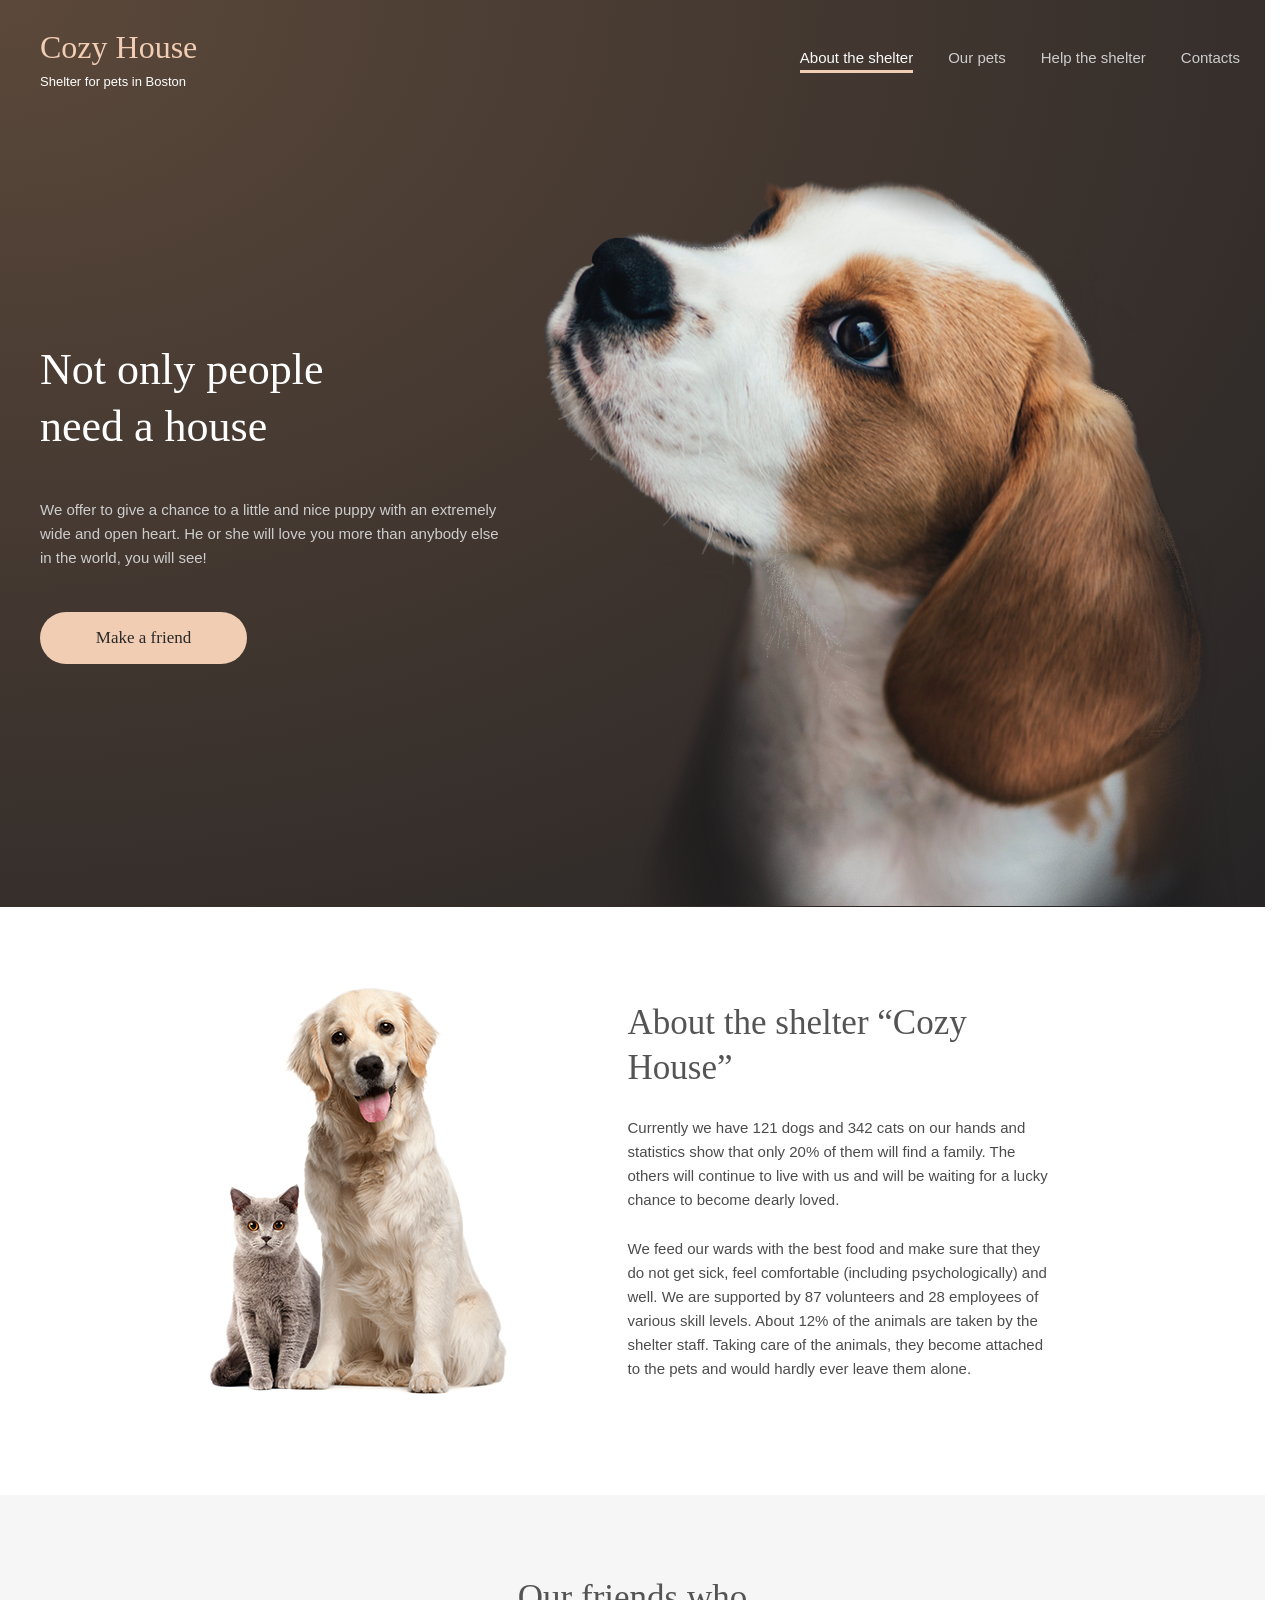
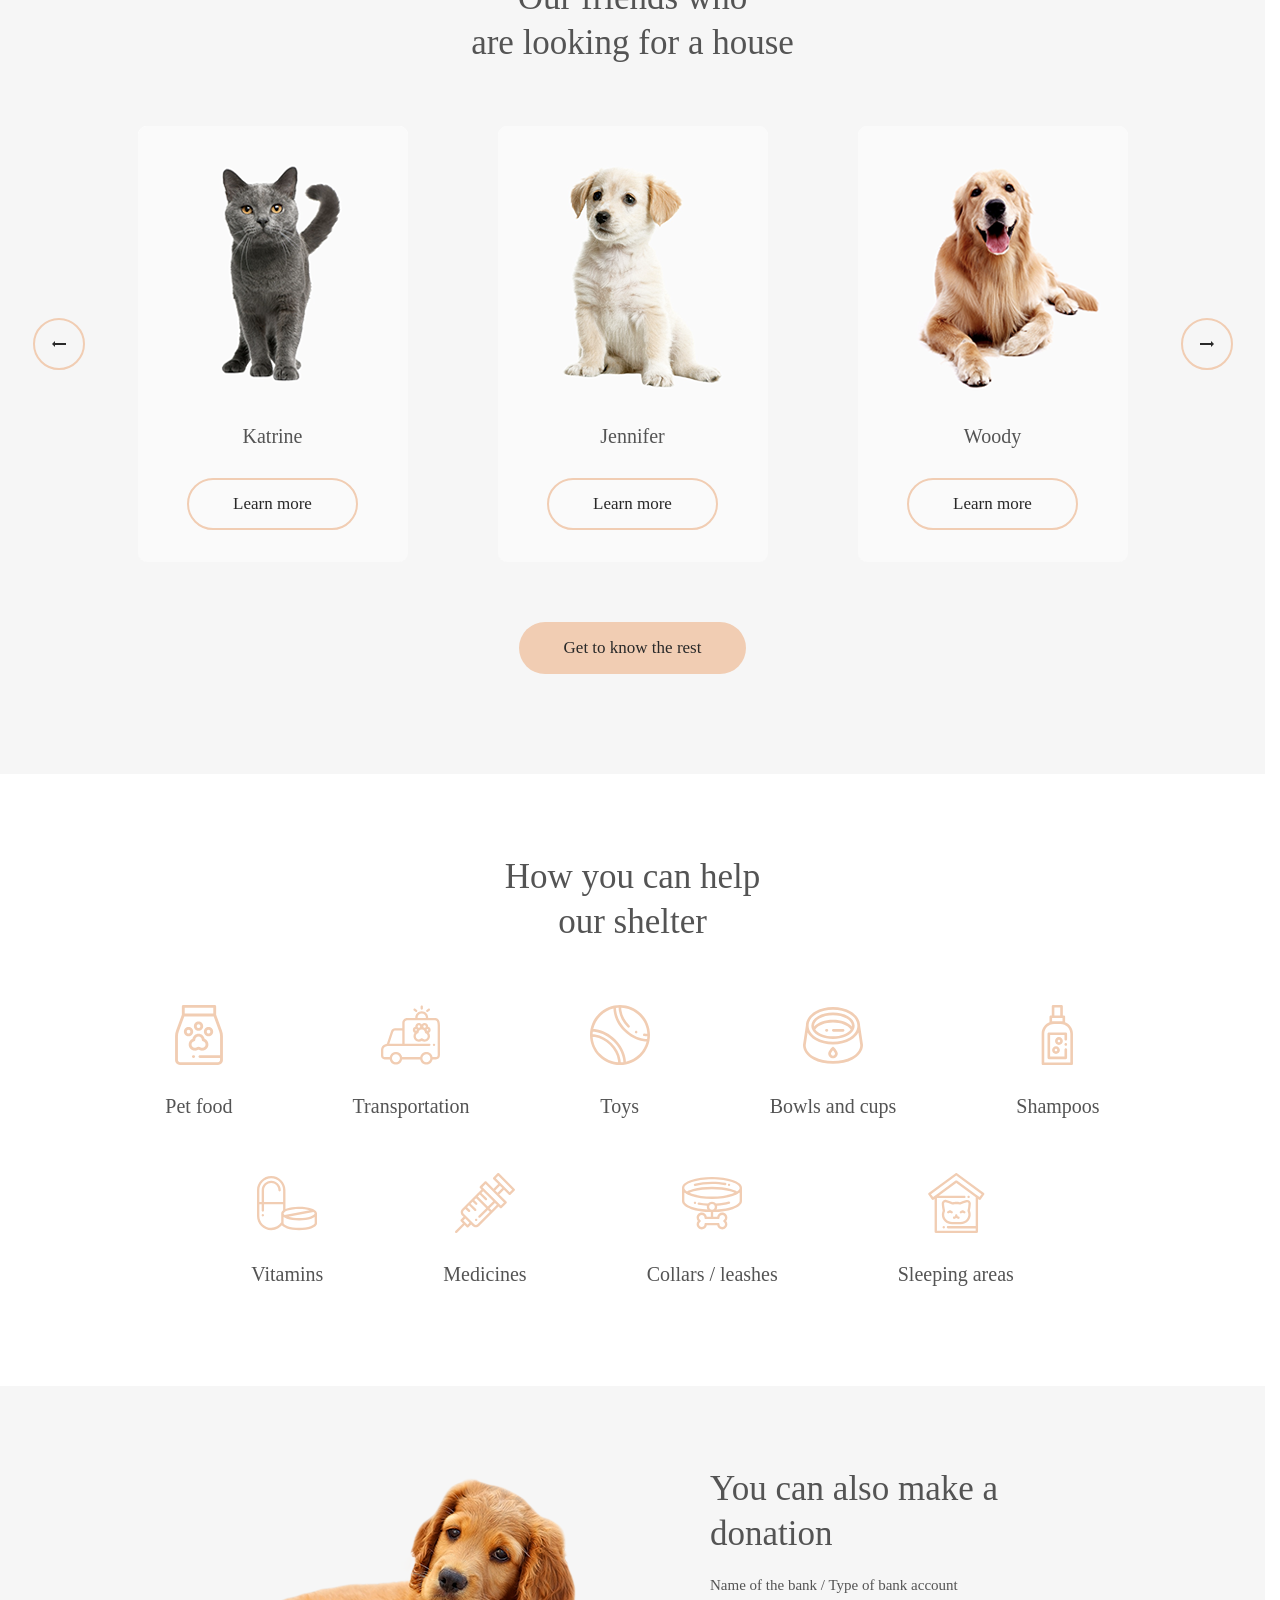
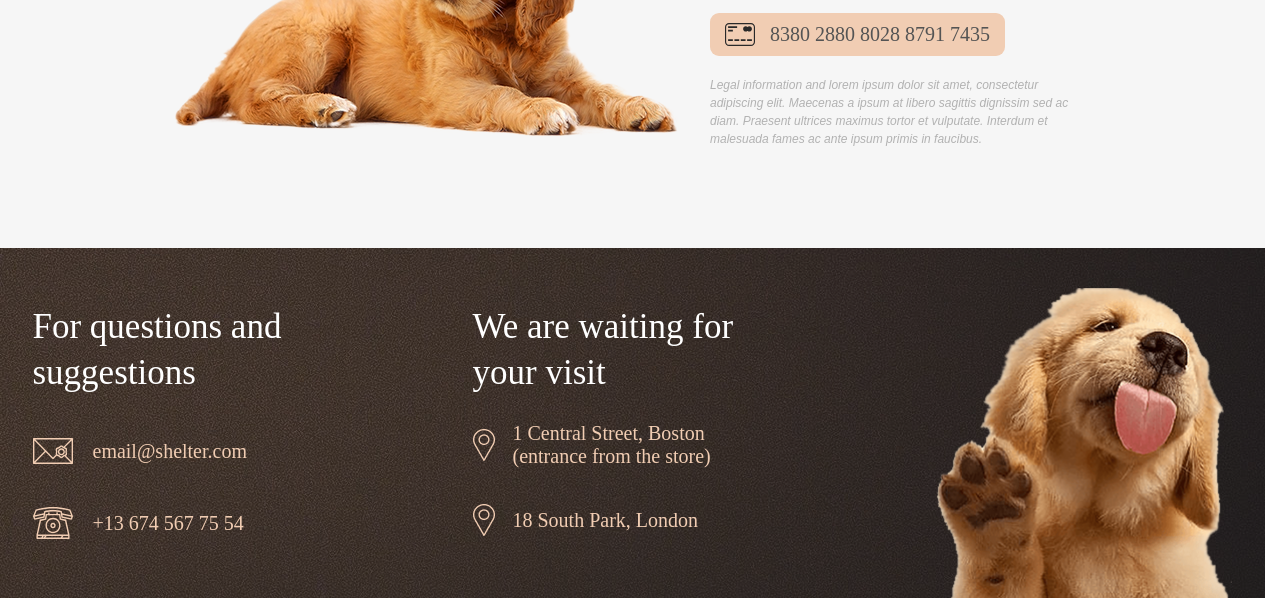
==== shelter/index.html @ 2a48f4fd "feat: final commit - shelter project ready for cross-check" ====
<!DOCTYPE html>
<html lang="en">
<head>
    <meta charset="UTF-8">
    <meta name="viewport" content="width=device-width, initial-scale=1.0">
    <link rel="stylesheet" href="./style.css">
    <link rel="stylesheet" href="./normalizev_v2.css">
    <link rel="icon" href="./images/footer-puppy.png">
    <title>COZY HOME</title>
</head>
<body>
    <div class="body__wrapper">
        <div class="container">
            <header class="header">
                <div class="header__wrapper">
                    <a href="#" class="header__logo">
                        <p class="header__logo-title">Cozy House</p>
                        <p class="header__logo-subtitle">Shelter for pets in Boston</p>
                    </a>
                    <nav class="navigation">
                        <ul class="navigation__list">
                            <li class="navigation__item"><a href="#about" class="navigation__link navigation__link--active" >About the shelter</a></li>
                            <li class="navigation__item"><a href="./our-pets.html" class="navigation__link">Our pets</a></li>
                            <li class="navigation__item"><a href="#help" class="navigation__link">Help the shelter</a></li>
                            <li class="navigation__item"><a href="#contacts" class="navigation__link">Contacts</a></li>
                        </ul>
                    </nav>
                </div>
            </header>
            <section class="not-only">
                <div class="not-only__container">
                    <h1 class="not-only__container-title">Not only people need a house</h1>
                    <p class="not-only__container-text">We offer to give a chance to a little and nice puppy with an extremely wide and open heart. He or she will love you more than anybody else in the world, you will see!</p>
                    <a href="#our-friends" class="not-only__container-btn">Make a friend</a>
                </div>
            </section>
        </div>
        <main class="main">
            <section class="about" id="about">
                <div class="about__container">
                    <img src="./images/about-pets.png" alt="Pets" class="about__pets">
                    <div class="about__content">
                        <h2 class="about__title">About the shelter “Cozy House”</h2>
                        <p class="about__text">Currently we have 121 dogs and 342 cats on our hands and statistics show that only 20% of them will find a family. The others will continue to live with us and will be waiting for a lucky chance to become dearly loved.</p>
                        <p class="about__text">We feed our wards with the best food and make sure that they do not get sick, feel comfortable (including psychologically) and well. We are supported by 87 volunteers and 28 employees of various skill levels. About 12% of the animals are taken by the shelter staff. Taking care of the animals, they become attached to the pets and would hardly ever leave them alone.</p>
                    </div>
                </div>
            </section>
            <section class="our-friends" id="our-friends">
                <div class="our-friends__container">
                    <h3 class="our-friends__title">Our friends who<br>are looking for a house</h3>
                    <div class="our-friends__slider">
                        <button class="slider__arrow-left"></button>
                        <div class="slider__cards">
                            <div class="slider__card">
                                <img src="./images/pets-katrine.png" alt="Pet Katrine" class="card__image">
                                <h4 class="card__title">Katrine</h4>
                                <button class="card__btn">Learn more</button>
                            </div>
                            <div class="slider__card">
                                <img src="./images/pets-jennifer.png" alt="Pet Jennifer" class="card__image">
                                <h4 class="card__title">Jennifer</h4>
                                <button class="card__btn">Learn more</button>
                            </div>
                            <div class="slider__card">
                                <img src="./images/pets-woody.png" alt="Pet Woody" class="card__image">
                                <h4 class="card__title">Woody</h4>
                                <button class="card__btn">Learn more</button>
                            </div>
                        </div>
                        <button class="slider__arrow-right"></button>
                    </div>
                    <a href="./our-pets.html" class="our-friends__container-btn">Get to know the rest</a>
                </div>
            </section>
            <section class="help" id="help">
                <div class="help__container">
                    <h3 class="help__title">How you can help our shelter</h3>
                    <ul class="help__list">
                        <li class="help__item">
                            <img src="./images/icon-pet-food.svg" alt="Pet food" class="help__img">
                            <h4 class="help__text">Pet food</h4>
                        </li>
                        <li class="help__item">
                            <img src="./images/icon-transportation.svg" alt="Transportation" class="help__img">
                            <h4 class="help__text">Transportation</h4>
                        </li>
                        <li class="help__item">
                            <img src="./images/icon-toys.svg" alt="Toys" class="help__img">
                            <h4 class="help__text">Toys</h4>
                        </li>
                        <li class="help__item">
                            <img src="./images/icon-bowls-and-cups.svg" alt="Bowl" class="help__img">
                            <h4 class="help__text">Bowls and cups</h4>
                        </li>
                        <li class="help__item">
                            <img src="./images/icon-shampoos.svg" alt="Shampoo" class="help__img">
                            <h4 class="help__text">Shampoos</h4>
                        </li>
                        <li class="help__item">
                            <img src="./images/icon-vitamins.svg" alt="Vitamins" class="help__img">
                            <h4 class="help__text">Vitamins</h4>
                        </li>
                        <li class="help__item">
                            <img src="./images/icon-medicines.svg" alt="Medicines" class="help__img">
                            <h4 class="help__text">Medicines</h4>
                        </li>
                        <li class="help__item">
                            <img src="./images/icon-collars-leashes.svg" alt="Collar" class="help__img">
                            <h4 class="help__text">Collars / leashes</h4>
                        </li>
                        <li class="help__item">
                            <img src="./images/icon-sleeping-area.svg" alt="Sleeping area" class="help__img">
                            <h4 class="help__text">Sleeping areas</h4>
                        </li>
                    </ul>
                </div>
            </section>
            <section class="in-addition">
                <div class="in-addition__container">
                    <img src="./images/donation-dog.png" alt="Dog" class="in-addition__img">
                    <div class="in-addition__content">
                        <h3 class="in-addition__title">You can also make a donation</h3>
                        <h4 class="in-addition__subtitle">Name of the bank / Type of bank account</h4>
                        <a href="#" class="in-addition__credit-card">8380 2880 8028 8791 7435</a>
                        <p class="in-addition__text">Legal information and lorem ipsum dolor sit amet, consectetur adipiscing elit. Maecenas a ipsum at libero sagittis dignissim sed ac diam. Praesent ultrices maximus tortor et vulputate. Interdum et malesuada fames ac ante ipsum primis in faucibus.</p>
                    </div>
                </div>
            </section>
        </main>
        <footer class="footer">
            <div class="footer__container">
                <div class="footer__contacts" id="contacts">
                    <h3 class="footer__title">For questions and suggestions</h3>
                    <ul class="footer__contacts-list">
                        <li class="footer__contacts-item">
                            <a href="mailto:email@shelter.com" class="footer__link footer__link--email">email@shelter.com</a>
                        </li>
                        <li class="footer__contact-item">
                            <a href="tel:+136745677554" class="footer__link footer__link--phone">+13 674 567 75 54</a>
                        </li>
                    </ul>
                </div>
                <div class="footer__location">
                    <h3 class="footer__title">We are waiting for your visit</h3>
                    <ul class="footer__location-list">
                        <li class="footer__location-item">
                            <a href="https://www.google.com/maps?q=1+Central+Street+Boston" target="_blank" class="footer__link footer__link--location">1 Central Street, Boston (entrance from the store)
                            </a>
                        </li>
                        <li class="footer__location-item">
                            <a href="https://www.google.com/maps?q=18+South+Park+London" target="_blank" class="footer__link footer__link--location">18 South Park, London</a>
                        </li>
                    </ul>
                </div>
                <img src="./images/footer-puppy.png" alt="Puppy"  class="footer__image">
            </div>
        </footer>
    </div>
    <script src="index.js"></script>
</body>
</html>
---- shelter/style.css ----
html {
    font-size: 62.5%;
    scroll-behavior: smooth;
}

a {
    text-decoration: none;
    color: #FFFFFF;
}

.body__wrapper {
    font-family: Arial, Helvetica, sans-serif;
    font-weight: 400;
    margin: 0 auto;
}

.container {
    margin: 0 auto;
    background: radial-gradient(ellipse at 0% 0%, #5B483A 0%, #262425 100%);
    }

.header__wrapper {
    display: flex;
    justify-content: space-between;
    align-items: center;
    margin: 0 auto;
    padding: 3rem 4rem 0;
    width: 128rem;
}

.header__logo {
    display: flex;
    flex-direction: column;
    gap: 1rem;
}

.header__logo-title {
    font-family: Georgia, 'Times New Roman', Times, serif;
    font-size: 3.2rem;
    line-height: 110%;
    letter-spacing: 6%;
    color: #F1CDB3;
}

.header__logo-subtitle {
    font-size: 1.3rem;
    line-height: 100%;
    letter-spacing: 10%;
}

.navigation__list {
    display: flex;
    flex-wrap: nowrap;
    max-width: 44.3rem;
    gap: 3.5rem;
}

.navigation__link {
    font-size: 1.5rem;
    line-height: 160%;
    color: #CDCDCD;
}

.navigation__link:hover {
    color: #FAFAFA;
}

.navigation__link--active{
    color: #FAFAFA;
    border-bottom: 3px solid #F1CDB3;
    cursor: default;
    pointer-events: none;
}

.not-only {
    background-image: url(./images/start-screen-puppy.png);
    background-repeat: no-repeat;
    background-size: 69.8rem 72.8rem;
    background-position:  93% 50%;
    margin: 0 auto;
    margin-top: 9rem;
    width: 128rem;
}

.not-only__container {
    display: flex;
    flex-direction: column;
    padding-top: 16.3rem;
    margin-left: 4rem;
    max-width: 46rem;
    gap: 4.2rem;

}

.not-only__container-title {
    font-family: Georgia, 'Times New Roman', Times, serif;
    font-weight: 400;
    font-size: 4.4rem;
    line-height: 130%;
    color: #FFFFFF;
    max-width: 31rem;
}

.not-only__container-text {
    font-weight: 400;
    font-size: 1.5rem;
    line-height: 160%;
    color: #CDCDCD;
}

.not-only__container-btn {
    display: flex;
    justify-content: center;
    align-items: center;
    color: #292929;
    background-color: #F1CDB3;
    width: 20.7rem;
    height: 5.2rem;
    border-radius: 10rem;
    font-family: Georgia, 'Times New Roman', Times, serif;
    font-size: 1.7rem;
    font-weight: 400;
    line-height: 130%;
    letter-spacing: 6%;
    margin-bottom: 24.3rem;
}


.about__container {
    margin: 8rem auto;
    display: flex;
    justify-content: center;
    gap: 12rem;
    margin-bottom: 10rem;
}

.about__pets {
    width: 30rem;
    height: 40.8rem;
}

.about__content {
    max-width: 43rem;
    padding-top: 1.3rem;
}

.about__title {
    font-family: Georgia, 'Times New Roman', Times, serif;
    font-size: 3.5rem;
    line-height: 130%;
    letter-spacing: 6%;
    color: #545454;
    font-weight: 400;
    max-width: 37rem;
}

.about__text {
    font-family: Arial, Helvetica, sans-serif;
    font-size: 1.5rem;
    line-height: 160%;
    font-weight: 400;
    color: #4C4C4C;
    margin-top: 2.5rem;
}

.our-friends {
    background-color: #F6F6F6;
    width: 100%;
}

.our-friends__container {
    display: flex;
    flex-direction: column;
    justify-content: center;
    align-items: center;
    gap: 6rem;
    max-width: 120rem;
    margin: 0 auto;

}

.our-friends__title {
    font-family: Georgia, 'Times New Roman', Times, serif;
    font-size: 3.5rem;
    line-height: 130%;
    letter-spacing: 6%;
    color: #545454;
    font-weight: 400;
    max-width: 40rem;
    margin: 0 auto;
    margin-top: 8rem;
    text-align: center;
}

.our-friends__slider {
    display: flex;
    flex-direction: row;
    max-width: 120rem;
    justify-content: space-between;
    align-items: center;
}

.slider__arrow-left,
.slider__arrow-right {
    background-image: url(./images/left-Arrow.png);
    height: 5.2rem;
    width: 5.2rem;
    border-radius: 10rem;
    border: 2px solid #F1CDB3;
    background-repeat: no-repeat;
    background-position: center;
    background-color: inherit;
}
.slider__arrow-right {
    background-image: url(./images/right-Arrow.png);
}

.slider__cards {
    display: flex;
    gap: 9rem;
    justify-content: center;
    align-items: center;
    margin: 0 5.3rem;
}

.slider__card {
    max-width: 27rem;
    background-color: #FAFAFA;
    border-radius: 0.9rem;
    display: flex;
    flex-direction: column;
    justify-content: center;
    align-items: center;
}

.slider__card:hover,
.our-friends__card:hover {
    transform: scale(1.02);
    box-shadow: 0 1rem 2rem rgba(0, 0, 0, 0.1);
    cursor: pointer;
    transition: all 0.3s ease;
}

.slider__card:hover .card__btn,
.our-friends__card:hover .card__btn {
    cursor: pointer;
    background-color: #FDDCC4;
    transition: all 0.3s ease;
}

.card__image {
    width: 27rem;
    height: 27rem;
}

.card__title {
    font-family: Georgia, 'Times New Roman', Times, serif;
    font-size: 2rem;
    line-height: 100%;
    letter-spacing: 6%;
    color: #545454;
    font-weight: 400;
    margin-top: 3rem;
}

.card__btn {
    border-radius: 10rem;
    border: 2px solid #F1CDB3;
    padding: 1.3rem 4.4rem;
    font-family: Georgia, 'Times New Roman', Times, serif;
    font-size: 1.7rem;
    line-height: 130%;
    letter-spacing: 6%;
    color: #292929;
    font-weight: 400;
    margin: 3.2rem auto;
    background-color: inherit;
}

.our-friends__container-btn {
    border-radius: 10rem;
    background-color:  #F1CDB3;
    padding: 1.5rem 4.5rem;
    font-family: Georgia, 'Times New Roman', Times, serif;
    font-size: 1.7rem;
    line-height: 130%;
    letter-spacing: 6%;
    color: #292929;
    font-weight: 400;
    margin-bottom: 10rem;
}

.help__container {
    display: flex;
    flex-direction: column;
    justify-content: center;
    align-items: center;
    margin: 8rem auto 10rem;
    max-width: 120rem;
}

.help__title {
    font-family: Georgia, 'Times New Roman', Times, serif;
    font-size: 3.5rem;
    line-height: 130%;
    letter-spacing: 6%;
    color: #545454;
    margin-bottom: 6rem;
    font-weight: 400;
    max-width: 31rem;
    text-align: center;
}

.help__list {
    max-width: 103rem;
    display: flex;
    gap: 5.5rem 12rem;
    flex-wrap: wrap;
    margin: 0 auto;
    justify-content: center;
    align-items: center;
}

.help__img {
    width: 6rem;
    height: 6rem;
    margin: 0 auto;
}

.help__text {
    font-family: Georgia, 'Times New Roman', Times, serif;
    font-size: 2rem;
    line-height: 115%;
    letter-spacing: 6%;
    color: #545454;
    font-weight: 400;
    margin-top: 3rem;
    text-align: center;
}

.in-addition {
    background-color: #F6F6F6;
    padding-bottom: 10rem;
}

.in-addition__container {
    margin:  0 auto;
    padding-top: 8rem;
    max-width: 91.5rem;
    display: flex;
    gap: 3rem;
    justify-content: center;
    align-items: center;
}

.in-addition__content {
    max-width: 38rem;
    display: flex;
    flex-direction: column;
    gap: 2rem;
    align-items: flex-start;
    justify-content: center;
}

.in-addition__title {
    max-width: 30rem;
    font-family: Georgia, 'Times New Roman', Times, serif;
    font-size: 3.5rem;
    line-height: 130%;
    letter-spacing: 6%;
    color: #545454;
    font-weight: 400;
}

.in-addition__subtitle {
    font-family: Georgia, 'Times New Roman', Times, serif;
    font-size: 1.5rem;
    line-height: 110%;
    letter-spacing: 6%;
    color: #545454;
    font-weight: 400;
}

.in-addition__credit-card {
    position: relative;
    border-radius: 0.9rem;
    background-color: #F1CDB3;
    font-family: Georgia, 'Times New Roman', Times, serif;
    font-size: 2rem;
    line-height: 115%;
    letter-spacing: 6%;
    color: #545454;
    font-weight: 400;
    padding: 1rem 1.5rem 1rem 6rem;
}

.in-addition__credit-card::before {
    position: absolute;
    content: '';
    background-image: url(./images/credit-card.svg);
    width: 3rem;
    height: 2.3rem;
    background-repeat: no-repeat;
    top: 1rem;
    left: 1.5rem;
}

.in-addition__text {
    font-family: Arial, Helvetica, sans-serif;
    font-size: 1.2rem;
    line-height: 1.8rem;
    color: #B2B2B2;
    font-weight: 400;
    font-style: italic;
}

.footer {
    background-image: url(./images/footer-back.png);
    background-repeat: no-repeat;
    padding-top: 4rem;
    margin: 0 auto;
}

.footer__container {
    max-width: 120rem;
    display: flex;
    gap: 16rem;
    justify-content: center;
    align-items: flex-start;
    margin: 0 auto;
}

.footer__contacts{
    max-width: 28rem;
    font-family: Georgia, 'Times New Roman', Times, serif;
}

.footer__title {
    font-size: 3.5rem;
    color: #FFFFFF;
    line-height: 130%;
    font-weight: 400;
    letter-spacing: 6%;
    margin-top: 1.6rem;
}

.footer__contacts-list {
    display: flex;
    flex-direction: column;
    gap: 4rem;
    margin-top: 4rem;
}

.footer__contacts-item {
    max-width: 25.1rem;
}

.footer__link {
    font-size: 2rem;
    color: #F1CDB3;
    line-height: 115%;
    font-weight: 400;
    letter-spacing: 6%;
    position: relative;
    padding-left: 6rem;
    display: flex;
    justify-content: flex-start;
    align-items: center;
    padding-top: 0.5rem;
    padding-bottom: 0.4rem;
}

.footer__link--email::before {
    content: '';
    position: absolute;
    background-image: url(./images/icon-email.svg);
    background-repeat: no-repeat;
    width: 4rem;
    height: 3.2rem;
    left: 0;
    top: 0;
}

.footer__link--phone::before {
    content: '';
    position: absolute;
    background-image: url(./images/icon-phone.svg);
    background-repeat: no-repeat;
    width: 4rem;
    height: 3.2rem;
    left: 0;
    top: 0;
}

.footer__location {
    max-width: 30.2rem;
    font-family: Georgia, 'Times New Roman', Times, serif;
}

.footer__location-list {
    display: flex;
    flex-direction: column;
    gap: 3.2rem;
    margin-top: 2.2rem;
}

.footer__link--location {
    max-width: 30.2rem;
    padding-left: 4rem;
}

.footer__link--location::before {
    content: '';
    position: absolute;
    background-image: url(./images/icon-marker.png);
    background-repeat: no-repeat;
    width: 2.2rem;
    height: 3.2rem;
    left: 0;
    top: 50%;
    transform: translateY(-50%);
}

.not-only__container-btn:hover,
.our-friends__container-btn:hover,
.slider__arrow-left:hover,
.slider__arrow-right:hover,
.pagination__btn:hover {
    cursor: pointer;
    background-color: #FDDCC4;
    transition: all 0.3s ease;
}

/* OUR PETS*/
.header__logo-title--black,
.navigation__link--dark {
    color: #545454;
}

.header__logo-subtitle--black {
    color: #292929;
}

.navigation__link--dark.navigation__link--active {
    color: #292929;
}

.navigation__link--dark:hover {
    color: #292929;
}

.header__wrapper.dark {
    padding-bottom: 3rem;
}

.our-friends__cards {
    display: flex;
    gap: 3rem 4rem;
    justify-content: center;
    align-items: center;
    margin: 0 auto;
    flex-wrap: wrap;
    padding-bottom: 1.5rem;
}

.our-friends__card {
    max-width: 27rem;
    background-color: #FAFAFA;
    border-radius: 0.9rem;
    display: flex;
    flex-direction: column;
    justify-content: center;
    align-items: center;
}

.our-friend__pagination {
    max-width: 34rem;
    display: flex;
    gap: 2rem;
    margin: 0 auto;
    margin-top: 4.5rem;
    padding-bottom: 10rem;
}

.pagination__btn {
    width: 5.2rem;
    height: 5.2rem;
    border-radius: 10rem;
    font-family: Georgia, 'Times New Roman', Times, serif;
    font-weight: 400;
    font-size: 2rem;
    line-height: 115%;
    letter-spacing: 6%;
    border: 2px solid #F1CDB3;
    background-color: inherit;
    padding: 0;
}

.pagination__btn:disabled {
    cursor: not-allowed;
    border-color: #CDCDCD;
    color: #CDCDCD;
}

.pagination__btn:disabled:hover {
    background-color: inherit;
}


.pagination__btn--active {
    background-color: #F1CDB3;
}

.pagination__btn--active:hover {
    background-color: #F1CDB3;
    cursor: default;
}
---- shelter/normalizev_v2.css ----
/**
  Нормализация блочной модели
 */
*,
::before,
::after {
  box-sizing: border-box;
}

/**
  Убираем внутренние отступы слева тегам списков,
  у которых есть атрибут class
 */
:where(ul, ol):where([class]) {
  padding-left: 0;
}

/**
  Убираем внешние отступы body и двум другим тегам,
  у которых есть атрибут class
 */
body,
:where(blockquote, figure, fieldset):where([class]) {
  margin: 0;
}

/**
  Убираем внешние отступы вертикали нужным тегам,
  у которых есть атрибут class
 */
:where(
  h1,
  h2,
  h3,
  h4,
  h5,
  h6,
  p,
  ul,
  ol,
  dl
):where([class]) {
  margin-block: 0;
}

:where(dd[class]) {
  margin-left: 0;
}

:where(fieldset[class]) {
  padding: 0;
  border: none;
}

/**
  Убираем стандартный маркер маркированному списку,
  у которого есть атрибут class
 */
:where(ul[class]) {
  list-style: none;
}

:where(address[class]) {
  font-style: normal;
}

/**
  Обнуляем вертикальные внешние отступы параграфа,
  объявляем локальную переменную для внешнего отступа вниз,
  чтобы избежать взаимодействие с более сложным селектором
 */
p {
  --paragraphMarginBottom: 24px;

  margin-block: 0;
}

/**
  Внешний отступ вниз для параграфа без атрибута class,
  который расположен не последним среди своих соседних элементов
 */
p:where(:not([class]):not(:last-child)) {
  margin-bottom: var(--paragraphMarginBottom);
}


/**
  Упрощаем работу с изображениями и видео
 */
img,
video {
  display: block;
  max-width: 100%;
  height: auto;
}

/**
  Наследуем свойства шрифт для полей ввода
 */
input,
textarea,
select,
button {
  font: inherit;
}

html {
  /**
    Пригодится в большинстве ситуаций
    (когда, например, нужно будет "прижать" футер к низу сайта)
   */
  height: 100%;
  /**
    Убираем скачок интерфейса по горизонтали
    при появлении / исчезновении скроллбара
   */
  scrollbar-gutter: stable;
  /**
    Плавный скролл
   */
  scroll-behavior: smooth;
}

body {
  /**
    Пригодится в большинстве ситуаций
    (когда, например, нужно будет "прижать" футер к низу сайта)
   */
  min-height: 100%;
  /**
    Унифицированный интерлиньяж
   */
  line-height: 1.5;
}

/**
  Нормализация высоты элемента ссылки при его инспектировании в DevTools
 */
a:where([class]) {
  display: inline-flex;
}

/**
  Курсор-рука при наведении на элемент
 */
button,
label {
  cursor: pointer;
}

/**
  Убирает серую подсветку при тапе на мобильных устройствах (iOS/Android)
 */
button {
  -webkit-tap-highlight-color: transparent;
}

/**
  Приводим к единому цвету svg-элементы
  (за исключением тех, у которых уже указан
  атрибут fill со значением 'none' или начинается с 'url')
 */
:where([fill]:not(
  [fill="none"],
  [fill^="url"]
)) {
  fill: currentColor;
}

/**
  Приводим к единому цвету svg-элементы
  (за исключением тех, у которых уже указан
  атрибут stroke со значением 'none')
 */
:where([stroke]:not(
  [stroke="none"],
  [stroke^="url"]
)) {
  stroke: currentColor;
}

/**
  Чиним баг задержки смены цвета при взаимодействии с svg-элементами
 */
svg * {
  transition-property: fill, stroke;
}

/**
  Приведение рамок таблиц в классический 'collapse' вид
 */
:where(table) {
  border-collapse: collapse;
  border-color: currentColor;
}

/**
  Удаляем все анимации и переходы для людей,
  которые предпочитают их не использовать
 */
@media (prefers-reduced-motion: reduce) {
  *,
  ::before,
  ::after {
    animation-duration: 0.01ms !important;
    animation-iteration-count: 1 !important;
    transition-duration: 0.01ms !important;
    scroll-behavior: auto !important;
  }
}
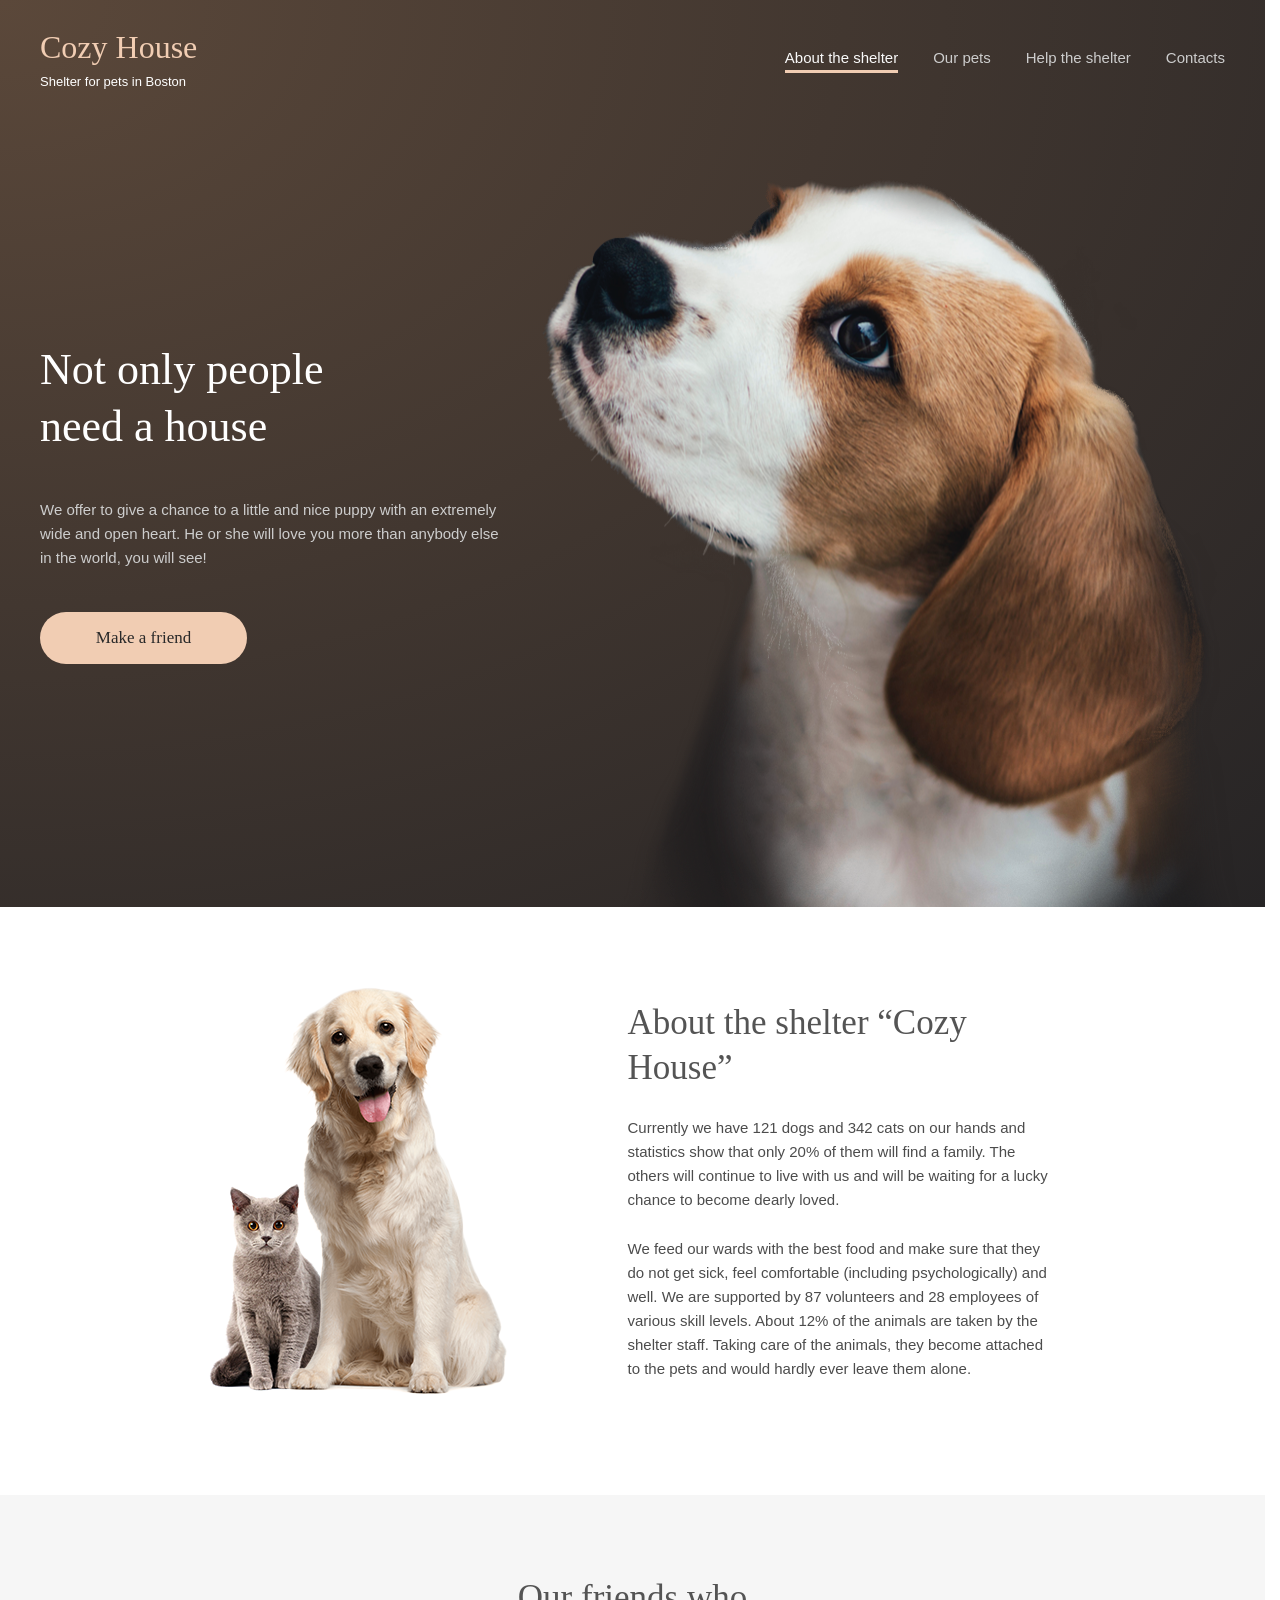
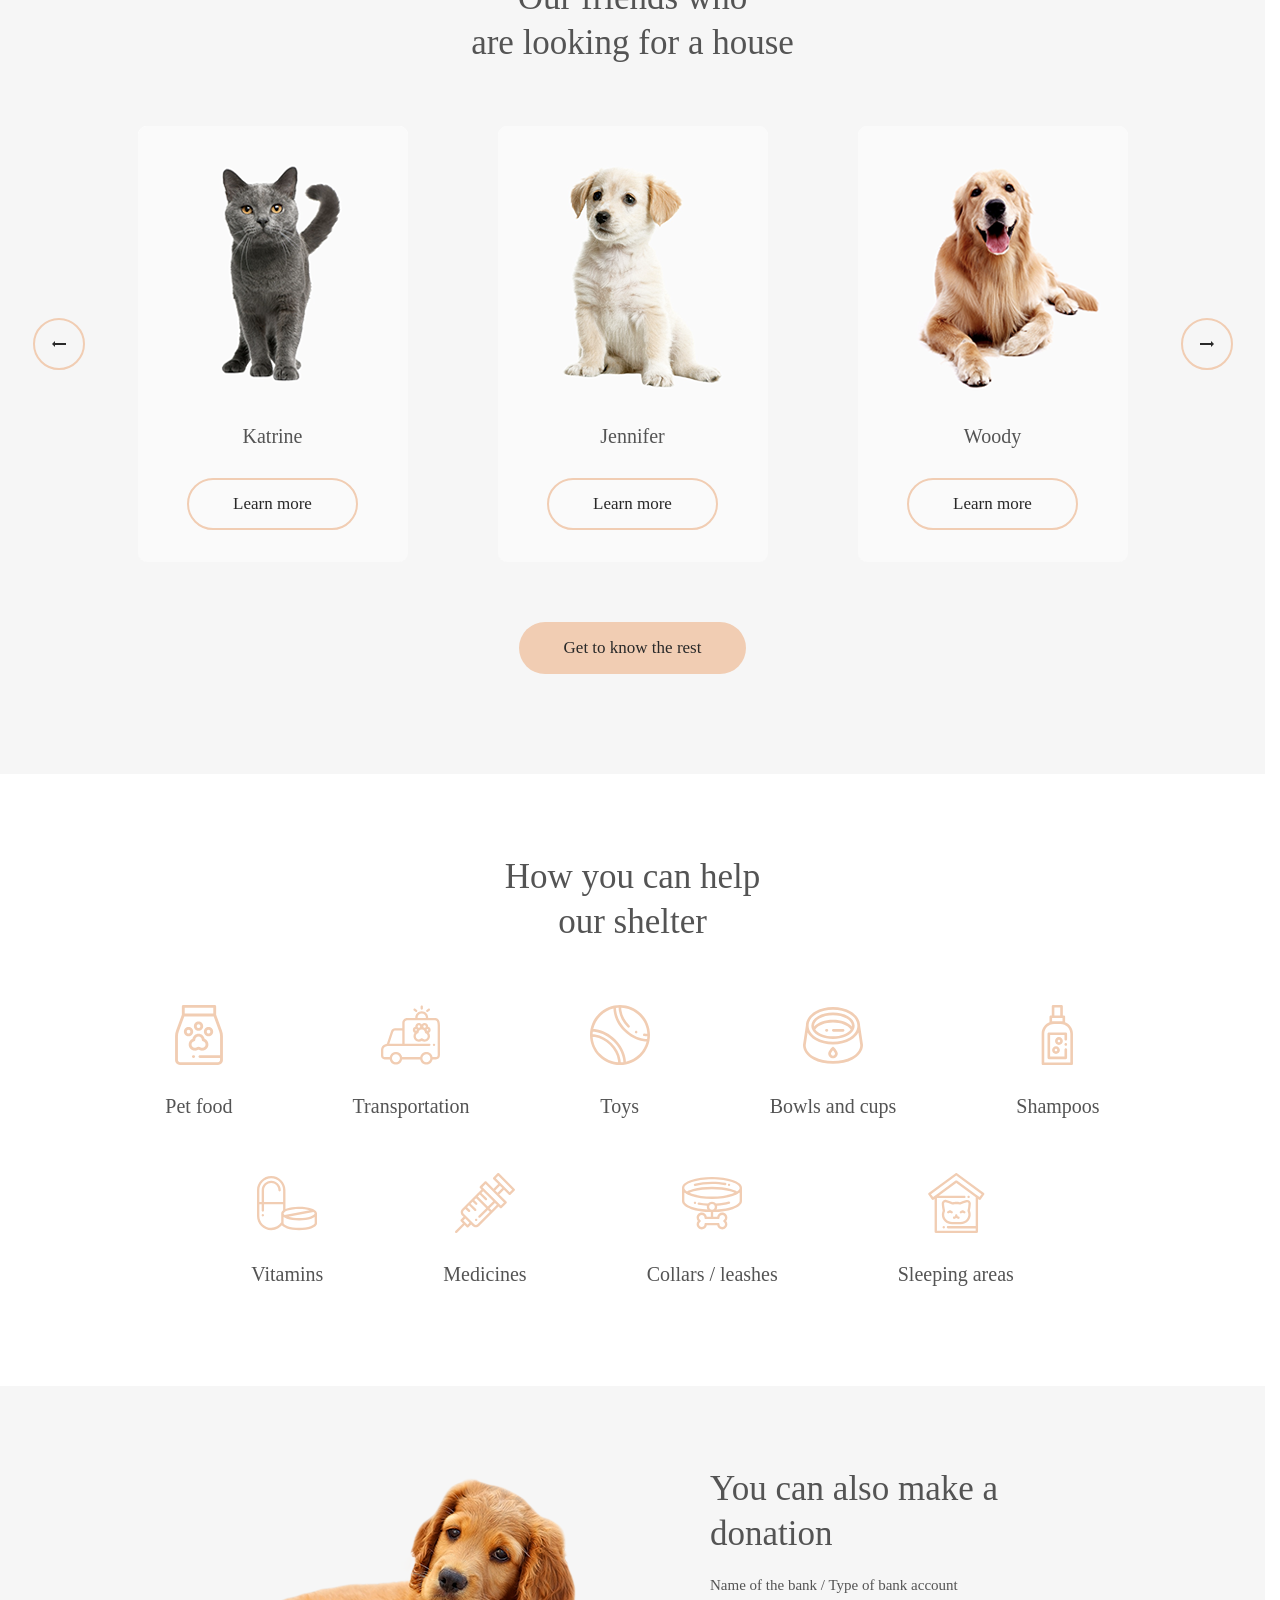
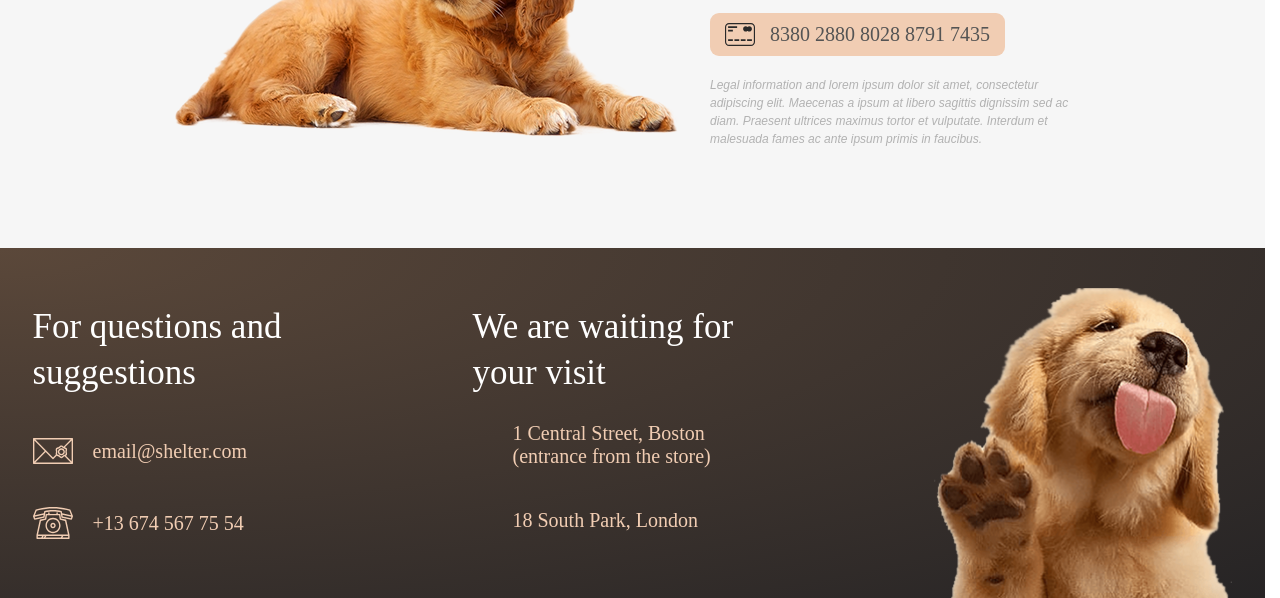
==== commit 95916e1a: "feat: add responsive design for 768px" ====
--- a/shelter/index.html
+++ b/shelter/index.html
@@ -33,6 +33,7 @@
                     <p class="not-only__container-text">We offer to give a chance to a little and nice puppy with an extremely wide and open heart. He or she will love you more than anybody else in the world, you will see!</p>
                     <a href="#our-friends" class="not-only__container-btn">Make a friend</a>
                 </div>
+                <img class="not-only__img" src="./images/start-screen-puppy.png" alt="Puppy">
             </section>
         </div>
         <main class="main">
--- a/shelter/style.css
+++ b/shelter/style.css
@@ -1,17 +1,20 @@
 html {
     font-size: 62.5%;
     scroll-behavior: smooth;
+    overflow-x: hidden;
 }
 
 a {
     text-decoration: none;
     color: #FFFFFF;
+    transition: all 0.3s ease;
 }
 
 .body__wrapper {
     font-family: Arial, Helvetica, sans-serif;
     font-weight: 400;
     margin: 0 auto;
+    overflow: hidden;
 }
 
 .container {
@@ -25,7 +28,8 @@
     align-items: center;
     margin: 0 auto;
     padding: 3rem 4rem 0;
-    width: 128rem;
+    max-width: 128rem;
+    width: 100%;
 }
 
 .header__logo {
@@ -73,13 +77,12 @@
 }
 
 .not-only {
-    background-image: url(./images/start-screen-puppy.png);
-    background-repeat: no-repeat;
-    background-size: 69.8rem 72.8rem;
-    background-position:  93% 50%;
     margin: 0 auto;
     margin-top: 9rem;
-    width: 128rem;
+    max-width: 128rem;
+    width: 100%;
+    display: flex;
+    gap: 4.2rem;
 }
 
 .not-only__container {
@@ -132,6 +135,8 @@
     justify-content: center;
     gap: 12rem;
     margin-bottom: 10rem;
+    max-width: 128rem;
+    width: 100%;
 }
 
 .about__pets {
@@ -166,6 +171,7 @@
 .our-friends {
     background-color: #F6F6F6;
     width: 100%;
+    margin: 0 auto;
 }
 
 .our-friends__container {
@@ -176,6 +182,7 @@
     gap: 6rem;
     max-width: 120rem;
     margin: 0 auto;
+    width: 100%;
 
 }
 
@@ -245,7 +252,7 @@
 .our-friends__card:hover .card__btn {
     cursor: pointer;
     background-color: #FDDCC4;
-    transition: all 0.3s ease;
+    border-color: #FDDCC4;
 }
 
 .card__image {
@@ -275,6 +282,7 @@
     font-weight: 400;
     margin: 3.2rem auto;
     background-color: inherit;
+    transition: all 0.3s ease;
 }
 
 .our-friends__container-btn {
@@ -297,6 +305,7 @@
     align-items: center;
     margin: 8rem auto 10rem;
     max-width: 120rem;
+    width: 100%;
 }
 
 .help__title {
@@ -351,6 +360,7 @@
     gap: 3rem;
     justify-content: center;
     align-items: center;
+    width: 100%;
 }
 
 .in-addition__content {
@@ -415,10 +425,9 @@
 }
 
 .footer {
-    background-image: url(./images/footer-back.png);
-    background-repeat: no-repeat;
     padding-top: 4rem;
     margin: 0 auto;
+    background: radial-gradient(ellipse at 0% 0%, #5B483A 0%, #262425 100%);
 }
 
 .footer__container {
@@ -428,108 +437,90 @@
     justify-content: center;
     align-items: flex-start;
     margin: 0 auto;
+    width: 100%;
+    flex-wrap:nowrap;
 }
 
 .footer__contacts{
-    max-width: 28rem;
-    font-family: Georgia, 'Times New Roman', Times, serif;
-}
-
-.footer__title {
-    font-size: 3.5rem;
-    color: #FFFFFF;
-    line-height: 130%;
-    font-weight: 400;
-    letter-spacing: 6%;
-    margin-top: 1.6rem;
-}
-
-.footer__contacts-list {
-    display: flex;
-    flex-direction: column;
-    gap: 4rem;
-    margin-top: 4rem;
-}
-
-.footer__contacts-item {
-    max-width: 25.1rem;
-}
-
-.footer__link {
-    font-size: 2rem;
-    color: #F1CDB3;
-    line-height: 115%;
-    font-weight: 400;
-    letter-spacing: 6%;
-    position: relative;
-    padding-left: 6rem;
-    display: flex;
-    justify-content: flex-start;
-    align-items: center;
-    padding-top: 0.5rem;
-    padding-bottom: 0.4rem;
-}
-
-.footer__link--email::before {
-    content: '';
-    position: absolute;
-    background-image: url(./images/icon-email.svg);
-    background-repeat: no-repeat;
-    width: 4rem;
-    height: 3.2rem;
-    left: 0;
-    top: 0;
-}
-
-.footer__link--phone::before {
-    content: '';
-    position: absolute;
-    background-image: url(./images/icon-phone.svg);
-    background-repeat: no-repeat;
-    width: 4rem;
-    height: 3.2rem;
-    left: 0;
-    top: 0;
-}
-
-.footer__location {
-    max-width: 30.2rem;
-    font-family: Georgia, 'Times New Roman', Times, serif;
-}
-
-.footer__location-list {
-    display: flex;
-    flex-direction: column;
-    gap: 3.2rem;
-    margin-top: 2.2rem;
-}
-
-.footer__link--location {
-    max-width: 30.2rem;
-    padding-left: 4rem;
-}
-
-.footer__link--location::before {
-    content: '';
-    position: absolute;
-    background-image: url(./images/icon-marker.png);
-    background-repeat: no-repeat;
-    width: 2.2rem;
-    height: 3.2rem;
-    left: 0;
-    top: 50%;
-    transform: translateY(-50%);
-}
-
-.not-only__container-btn:hover,
-.our-friends__container-btn:hover,
-.slider__arrow-left:hover,
-.slider__arrow-right:hover,
-.pagination__btn:hover {
-    cursor: pointer;
-    background-color: #FDDCC4;
-    transition: all 0.3s ease;
-}
+        max-width: 28rem;
+        font-family: Georgia, 'Times New Roman', Times, serif;
+    }
+
+    .footer__title {
+        font-size: 3.5rem;
+        color: #FFFFFF;
+        line-height: 130%;
+        font-weight: 400;
+        letter-spacing: 6%;
+        margin-top: 1.6rem;
+    }
+
+    .footer__contacts-list {
+        display: flex;
+        flex-direction: column;
+        gap: 4rem;
+        margin-top: 4rem;
+    }
+
+    .footer__contacts-item {
+        max-width: 25.1rem;
+    }
+
+    .footer__link {
+        font-size: 2rem;
+        color: #F1CDB3;
+        line-height: 115%;
+        font-weight: 400;
+        letter-spacing: 6%;
+        position: relative;
+        padding-left: 6rem;
+        display: flex;
+        justify-content: flex-start;
+        align-items: center;
+        padding-top: 0.5rem;
+        padding-bottom: 0.4rem;
+    }
+
+    .footer__link--email::before {
+        content: '';
+        position: absolute;
+        background-image: url(./images/icon-email.svg);
+        background-repeat: no-repeat;
+        width: 4rem;
+        height: 3.2rem;
+        left: 0;
+        top: 0;
+    }
+
+    .footer__link--phone::before {
+        content: '';
+        position: absolute;
+        background-image: url(./images/icon-phone.svg);
+        background-repeat: no-repeat;
+        width: 4rem;
+        height: 3.2rem;
+        left: 0;
+        top: 0;
+    }
+
+    .footer__location {
+        max-width: 30.2rem;
+        font-family: Georgia, 'Times New Roman', Times, serif;
+    }
+
+    .footer__location-list {
+        display: flex;
+        flex-direction: column;
+        gap: 3.2rem;
+        margin-top: 2.2rem;
+    }
+
+    .footer__link--location {
+        max-width: 30.2rem;
+        padding-left: 4rem;
+    }
+
+
 
 /* OUR PETS*/
 .header__logo-title--black,
@@ -594,6 +585,7 @@
     border: 2px solid #F1CDB3;
     background-color: inherit;
     padding: 0;
+    transition: all 0.3s ease;
 }
 
 .pagination__btn:disabled {
@@ -615,3 +607,125 @@
     background-color: #F1CDB3;
     cursor: default;
 }
+
+@media (max-width: 768px) {
+    .header__wrapper {
+        padding: 3rem 0 0 1rem;
+        max-width: 70.8rem;
+
+    }
+
+    .not-only {
+        margin: 0 auto;
+        margin-top: 6rem;
+        max-width: 76.8rem;
+        flex-direction: column;
+        gap: 10rem;
+    }
+
+    .not-only__img {
+        width: 56.9rem;
+        height: 59.3rem;
+        margin: 0 auto;
+        margin-left: 17rem;
+
+    }
+
+    .not-only__container {
+        display: flex;
+        flex-direction: column;
+        max-width: 46rem;
+        margin: 0 auto;
+        gap: 4.2rem;
+        padding: 0;
+        padding-left: 1rem;
+
+    }
+
+
+    .not-only__container-btn {
+        margin: 0 auto;
+    }
+
+
+    .about__container {
+        flex-direction: column-reverse;
+        gap: 8rem;
+        max-width: 76.8rem;
+        margin: 7rem auto 10rem;
+        align-items: center;
+    }
+
+    .about__content {
+        padding-left: 1rem;
+    }
+
+    .our-friends__container {
+        gap: 6rem;
+        margin: 0 auto;
+        max-width: 76.8rem;
+        padding-left: 1.2rem;
+    }
+
+
+    .our-friends__slider {
+        max-width: 70.8rem;
+        width: 100%;
+    }
+
+
+    .slider__cards {
+        display: flex;
+        gap: 4rem;
+        margin: 0 auto;
+    }
+
+
+    .slider__card:nth-child(3) {
+        display: none;
+    }
+
+
+    .help__container {
+        max-width: 76.8rem;
+        padding-left: 1rem;
+    }
+
+    .help__list {
+        max-width: 63rem;
+        gap: 5.5rem 6rem;
+    }
+
+    .help__img {
+        margin: 0 5.5rem;
+    }
+
+
+    .in-addition__container {
+        max-width: 76.8rem;
+        flex-direction: column-reverse;
+        gap: 6rem;
+        width: 100%;
+        padding-left: 1rem;
+    }
+    .in-addition {
+        padding-bottom: 9.5rem;
+    }
+
+    .footer {
+        padding-top: 1.5rem;
+    }
+
+    .footer__container {
+        max-width: 76.8rem;
+        gap: 6.5rem;
+        width: 100%;
+        flex-wrap: wrap;
+    }
+
+
+}
+
+@media (max-width: 320px) {
+
+}
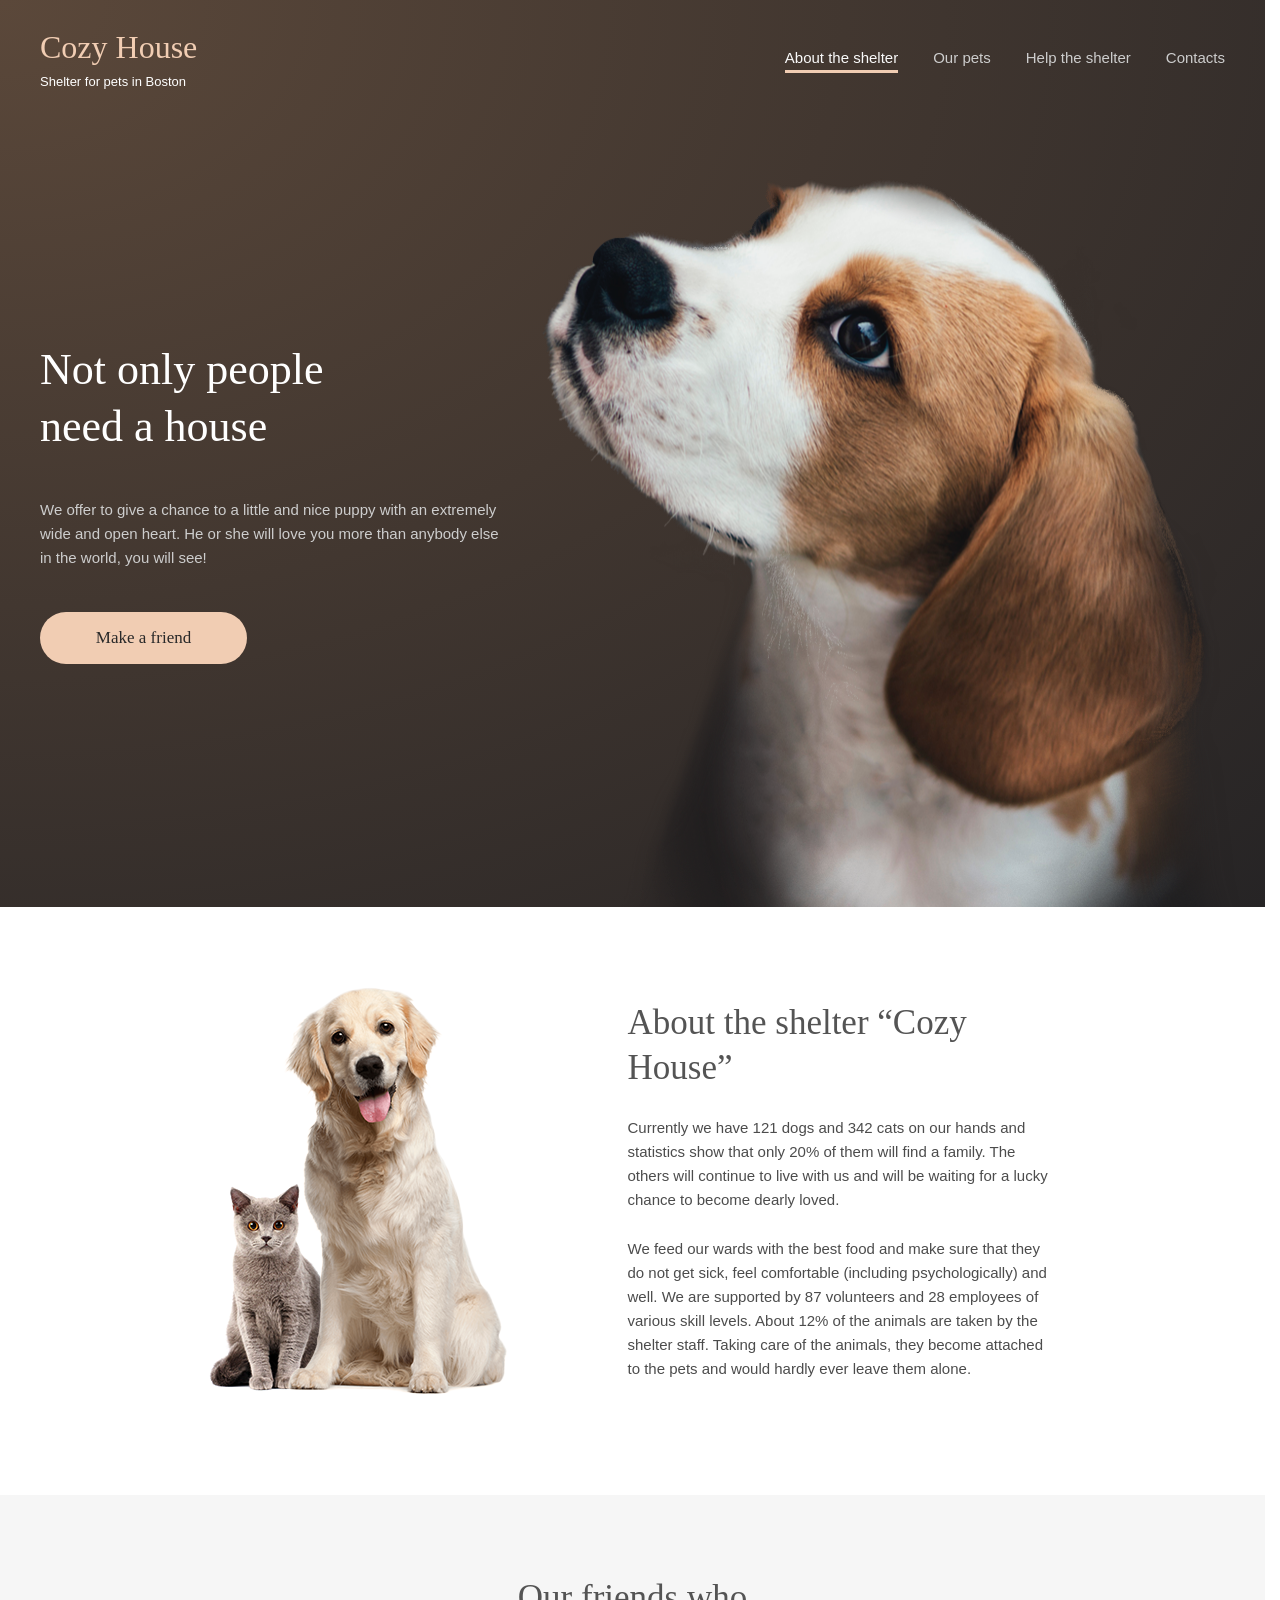
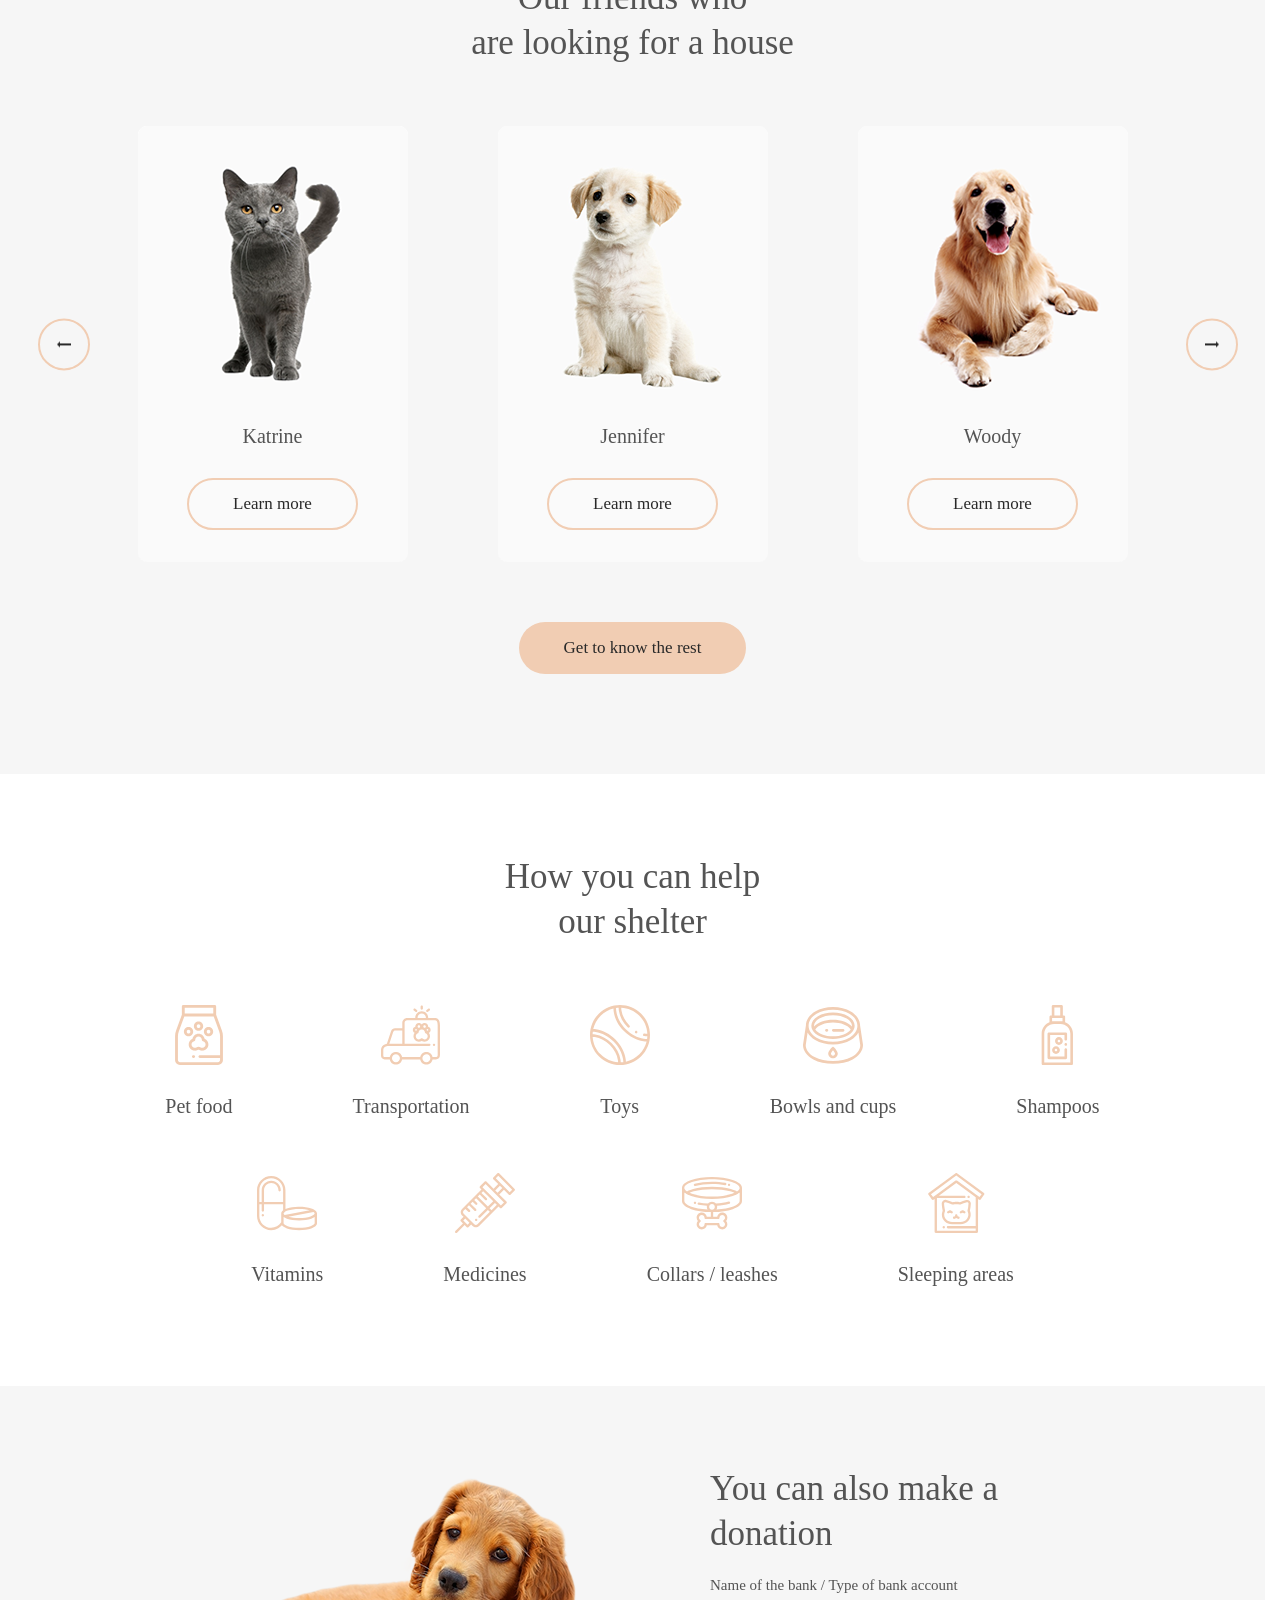
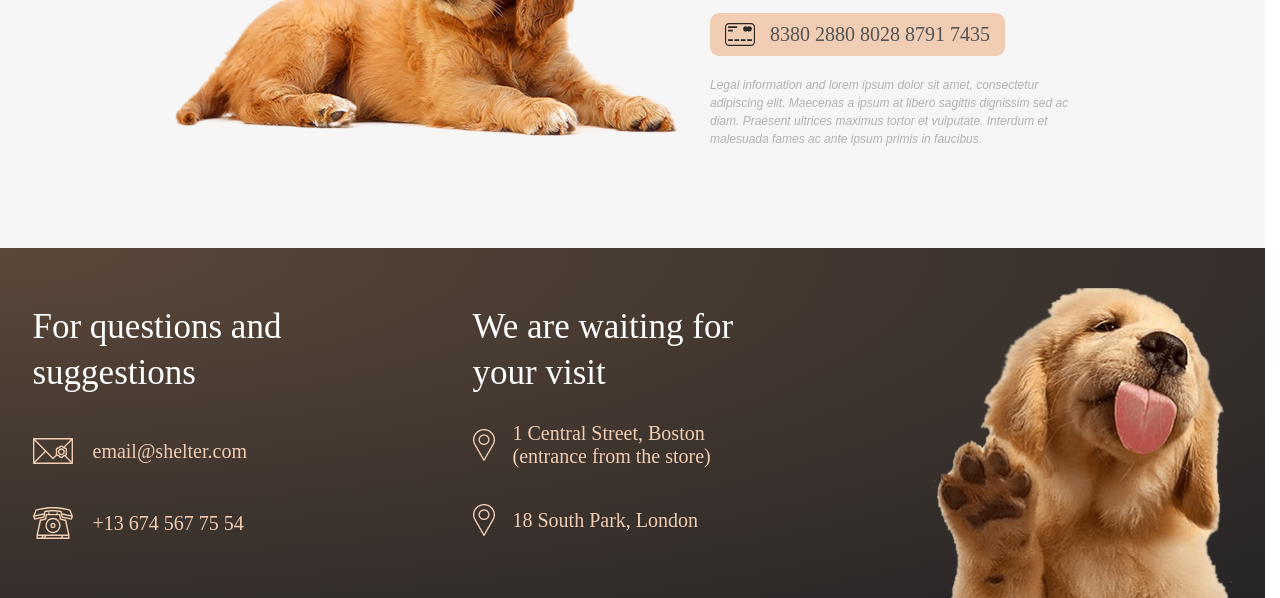
==== commit 5c4528dc: "feat: add responsive styles for 320px" ====
--- a/shelter/index.html
+++ b/shelter/index.html
@@ -17,6 +17,11 @@
                         <p class="header__logo-title">Cozy House</p>
                         <p class="header__logo-subtitle">Shelter for pets in Boston</p>
                     </a>
+                    <div class="burger-menu">
+                        <span class="burger-menu__line"></span>
+                        <span class="burger-menu__line"></span>
+                        <span class="burger-menu__line"></span>
+                    </div>
                     <nav class="navigation">
                         <ul class="navigation__list">
                             <li class="navigation__item"><a href="#about" class="navigation__link navigation__link--active" >About the shelter</a></li>
@@ -51,7 +56,6 @@
                 <div class="our-friends__container">
                     <h3 class="our-friends__title">Our friends who<br>are looking for a house</h3>
                     <div class="our-friends__slider">
-                        <button class="slider__arrow-left"></button>
                         <div class="slider__cards">
                             <div class="slider__card">
                                 <img src="./images/pets-katrine.png" alt="Pet Katrine" class="card__image">
@@ -69,7 +73,10 @@
                                 <button class="card__btn">Learn more</button>
                             </div>
                         </div>
-                        <button class="slider__arrow-right"></button>
+                        <div class="slider__arrows">
+                            <button class="slider__arrow-left"></button>
+                            <button class="slider__arrow-right"></button>
+                        </div>
                     </div>
                     <a href="./our-pets.html" class="our-friends__container-btn">Get to know the rest</a>
                 </div>
@@ -137,7 +144,7 @@
                         <li class="footer__contacts-item">
                             <a href="mailto:email@shelter.com" class="footer__link footer__link--email">email@shelter.com</a>
                         </li>
-                        <li class="footer__contact-item">
+                        <li class="footer__contacts-item">
                             <a href="tel:+136745677554" class="footer__link footer__link--phone">+13 674 567 75 54</a>
                         </li>
                     </ul>
--- a/shelter/style.css
+++ b/shelter/style.css
@@ -50,6 +50,10 @@
     font-size: 1.3rem;
     line-height: 100%;
     letter-spacing: 10%;
+}
+
+.burger-menu {
+    display: none;
 }
 
 .navigation__list {
@@ -183,6 +187,7 @@
     max-width: 120rem;
     margin: 0 auto;
     width: 100%;
+    position: relative;
 
 }
 
@@ -227,8 +232,24 @@
     gap: 9rem;
     justify-content: center;
     align-items: center;
-    margin: 0 5.3rem;
-}
+    margin: 0 auto;
+    order: 1;
+    flex: 1;
+}
+
+.slider__arrows {
+    max-width: 128rem;
+    display: flex;
+    order: 0;
+    position: absolute;
+    width: 100%;
+    justify-content: space-between;
+    top: 50%;
+    transform: translateY(-30%);
+    left: 0.5rem;
+}
+
+
 
 .slider__card {
     max-width: 27rem;
@@ -520,6 +541,17 @@
         padding-left: 4rem;
     }
 
+    .footer__link--location::before {
+    content: '';
+    position: absolute;
+    background-image: url(./images/icon-marker.png);
+    background-repeat: no-repeat;
+    width: 2.2rem;
+    height: 3.2rem;
+    left: 0;
+    top: 50%;
+    transform: translateY(-50%);
+}
 
 
 /* OUR PETS*/
@@ -680,6 +712,11 @@
         margin: 0 auto;
     }
 
+    .slider__arrows {
+        max-width: 70.8rem;
+        left: 3rem;
+    }
+
 
     .slider__card:nth-child(3) {
         display: none;
@@ -723,9 +760,312 @@
         flex-wrap: wrap;
     }
 
+    .our-friends__container.pets {
+        gap: 3rem;
+    }
+
+    .our-friends__card:nth-child(7),
+    .our-friends__card:nth-child(8) {
+        display: none;
+    }
+
+    .our-friend__pagination {
+        margin: 2.5rem auto;
+        padding-bottom: 5rem;
+    }
+
 
 }
 
 @media (max-width: 320px) {
+    .navigation {
+        display: none;
+    }
+
+    .burger-menu {
+        display: flex;
+        flex-direction: column;
+        gap: 1rem;
+        max-width: 3rem;
+        width: 100%;
+
+    }
+    .burger-menu__line {
+        display: block;
+        height: 0.2rem;
+        background-color: #F1CDB3;
+        padding: 0;
+    }
+
+    .burger-menu__line.dark {
+        background-color: #000000;
+    }
+
+    .header__wrapper {
+        padding-top: 3rem;
+        max-width: 28rem;
+
+    }
+
+    .not-only {
+        max-width: 32rem;
+        gap: 10.5rem;
+    }
+
+    .not-only__img {
+        width: 26rem;
+        height: auto;
+        margin: 0;
+        margin-left: 5rem;
+    }
+
+    .not-only__container {
+        max-width: 32rem;
+        margin: 0 auto;
+    }
+
+    .not-only__container-title {
+        font-size: 2.5rem;
+        max-width: 30rem;
+        letter-spacing: 6%;
+        text-align: center;
+        padding: 0 2rem;
+    }
+
+    .not-only__container-text {
+        text-align: center;
+    }
+
+
+
+    .about__container {
+        gap: 4.2rem;
+        max-width: 32rem;
+        margin: 4.2rem auto;
+    }
+
+    .about__content {
+        padding: 0;
+        padding-left: 1rem;
+    }
+
+    .about__title {
+        font-size: 2.5rem;
+        text-align: center;
+        padding: 0 2rem 0.3rem;
+    }
+
+    .about__text  {
+        width: 100%;
+        max-width: 27rem;
+        margin: 2.2rem 1rem 0 1.5rem;
+        text-align: justify;
+    }
+
+    .about__pets {
+        width: 26rem;
+        height: auto;
+        margin-left: 1.2rem;
+    }
+
+    .our-friends__container {
+        gap: 4.2rem;
+        max-width: 32rem;
+    }
+
+    .our-friends__title {
+        margin-top: 4.2rem;
+        font-size: 2.5rem;
+    }
+
+
+    .our-friends__slider {
+        max-width: 32rem;
+        flex-direction: column-reverse;
+    }
+
+    .our-friends__container-btn {
+        margin-bottom: 4.2rem;
+    }
+
+    .slider__card:nth-child(2) {
+        display: none;
+    }
+
+    .slider__card {
+        margin-bottom: 2rem;
+    }
+
+    .slider__arrows {
+        position: relative;
+        max-width: 32rem;
+        margin: 0 auto;
+        left: 0;
+        gap: 8rem;
+        justify-content: center;
+        transform: translateY(0);
+    }
+    .card__btn {
+        margin-bottom: 3rem;
+    }
+
+
+    .help__container {
+        max-width: 32rem;
+        margin: 4.2rem auto;
+        padding-left: 2rem;
+    }
+
+    .help__list {
+        max-width: 29rem;
+        gap: 3rem;
+        justify-content: flex-start;
+    }
+
+    .help__img {
+        margin: 0 3.5rem;
+        width: 5rem;
+        height: 5rem;
+    }
+
+    .help__title {
+        margin-bottom: 4.2rem;
+        font-size: 2.5rem;
+        padding: 0 1.5rem;
+    }
+
+    .help__text {
+        font-size: 1.5rem;
+        margin: 0 auto;
+        margin-top: 2rem;
+        padding-left: 0.5rem;
+    }
+
+    .help__item {
+        display: flex;
+        flex-direction: column;
+        justify-content: center;
+        align-items: center;
+        max-width: 13rem;
+    }
+
+
+    .in-addition__container {
+        max-width: 32rem;
+        gap: 4.2rem;
+        padding-top: 4.2rem;
+    }
+    .in-addition {
+        padding-bottom: 4.5rem;
+    }
+
+    .in-addition__title {
+        font-size: 2.5rem;
+        text-align: center;
+        padding: 0 3.5rem;
+    }
+
+    .in-addition__subtitle {
+        text-align: center;
+        line-height: 160%;
+        letter-spacing: 0;
+        margin: 0 auto;
+    }
+
+    .in-addition__credit-card {
+        font-size: 1.5rem;
+        line-height: 110%;
+    }
+
+    .in-addition__credit-card::before {
+        top: 50%;
+        transform: translateY(-50%);
+    }
+
+    .in-addition__img {
+        width: 26rem;
+    }
+
+    .in-addition__text {
+        text-align: justify;
+        margin: 0 auto;
+        max-width: 28rem;
+    }
+
+    .footer {
+        padding-top: 0;
+    }
+
+    .footer__container {
+        max-width: 30rem;
+        gap: 4rem;
+        width: 100%;
+        flex-wrap: wrap;
+        padding-top: 3rem;
+        margin: 0 auto;
+    }
+
+    .footer__contacts {
+        max-width: 30rem;
+        margin: 0 auto;
+        padding-left: 1rem;
+    }
+
+    .footer__title {
+        font-size: 2.5rem;
+        text-align: center;
+        max-width: 27.8rem;
+        margin: 0 auto;
+    }
+
+    .footer__contacts-item {
+        margin: 0 auto;
+    }
+
+    .footer__location {
+        max-width: 30rem;
+        margin: 0 auto;
+        padding-left: 0.8rem;
+    }
+
+    .footer__location-list {
+        margin-top: 3.2rem;
+        gap: 4rem;
+
+    }
+
+    .footer__link {
+        letter-spacing: 5%;
+    }
+
+    .footer__link--location {
+        padding-left: 4rem;
+    }
+
+
+    .footer__image {
+        width: 26rem;
+    }
+
+    .our-friends__container.pets {
+        gap: 3rem;
+    }
+    .our-friends__card:nth-child(4),
+    .our-friends__card:nth-child(5),
+    .our-friends__card:nth-child(6),
+    .our-friends__card:nth-child(7),
+    .our-friends__card:nth-child(8) {
+        display: none;
+    }
+
+    .our-friend__pagination {
+        max-width: 32rem;
+        margin: 2.5rem auto 0;
+        margin-left: 1rem;
+        padding-bottom: 5rem;
+        gap: 1rem;
+    }.our-friends__cards.pets {
+        margin-top: 1.4rem;
+    }
 
 }
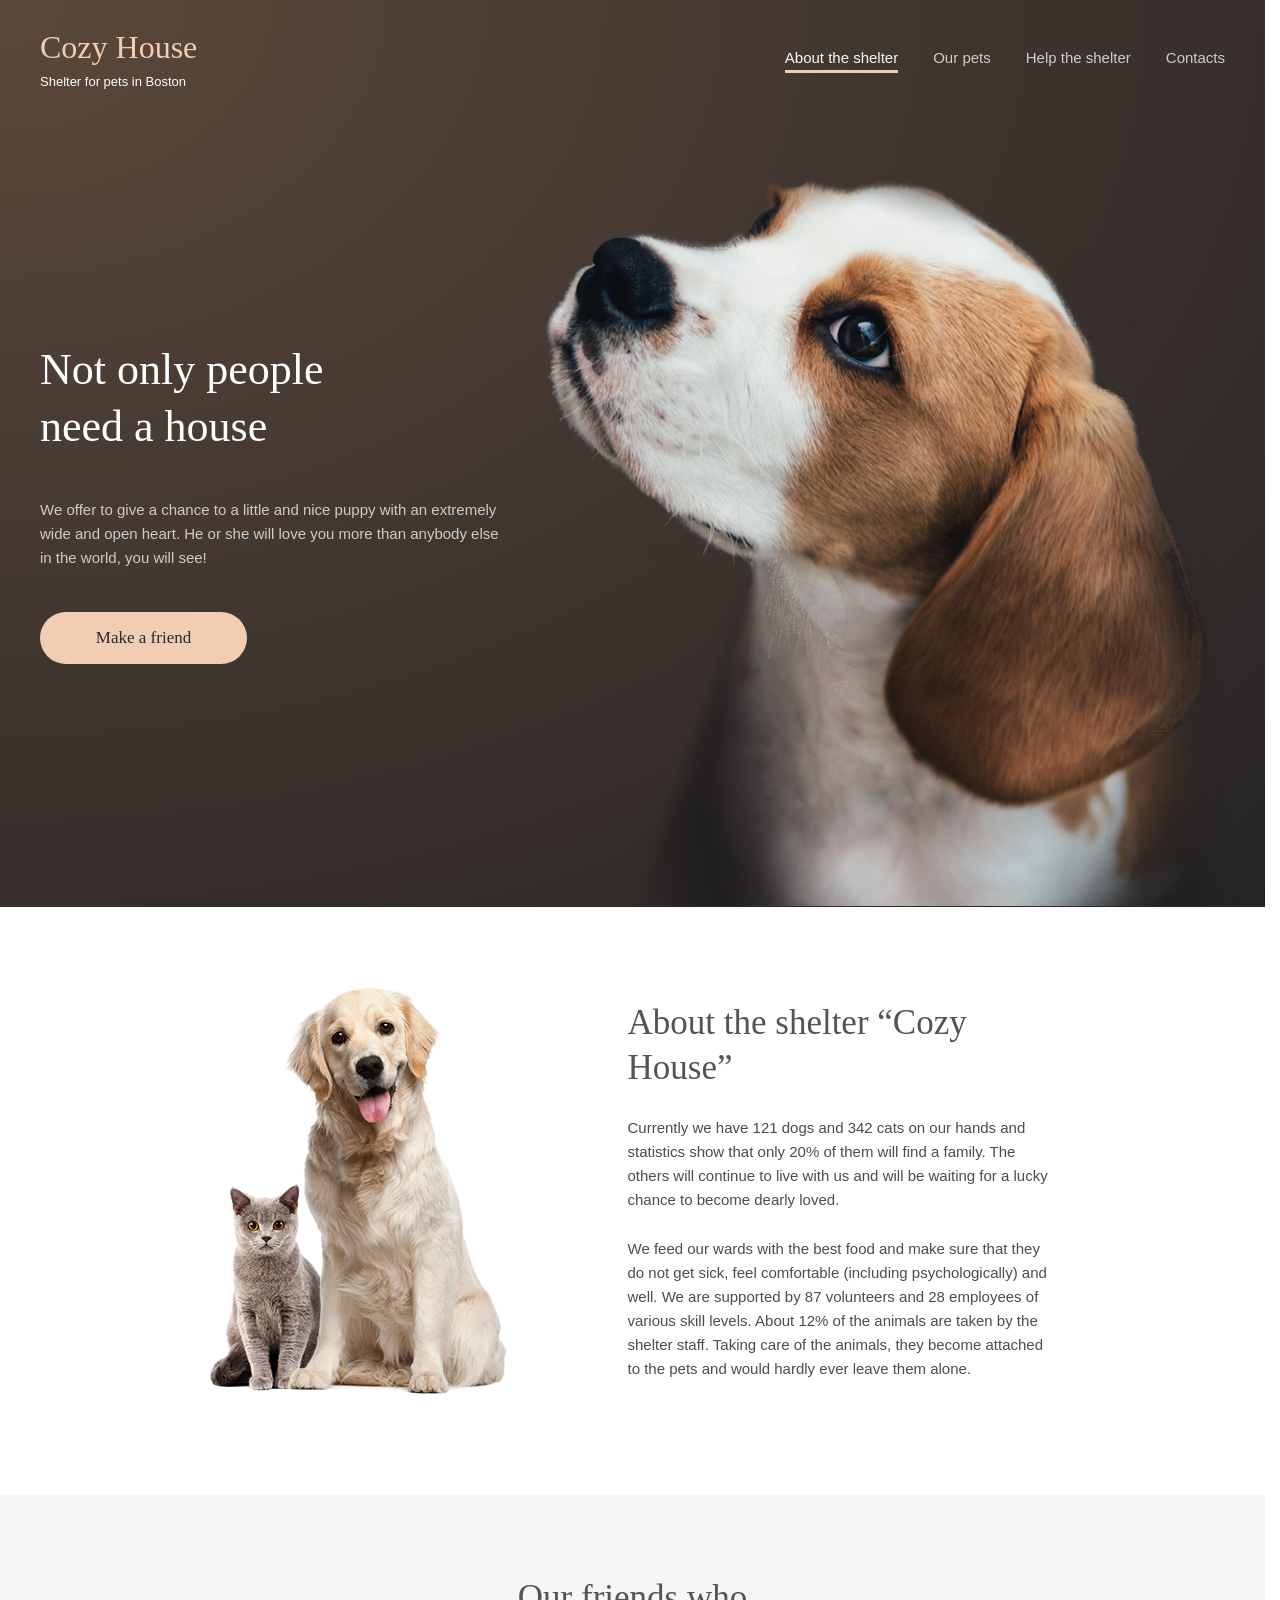
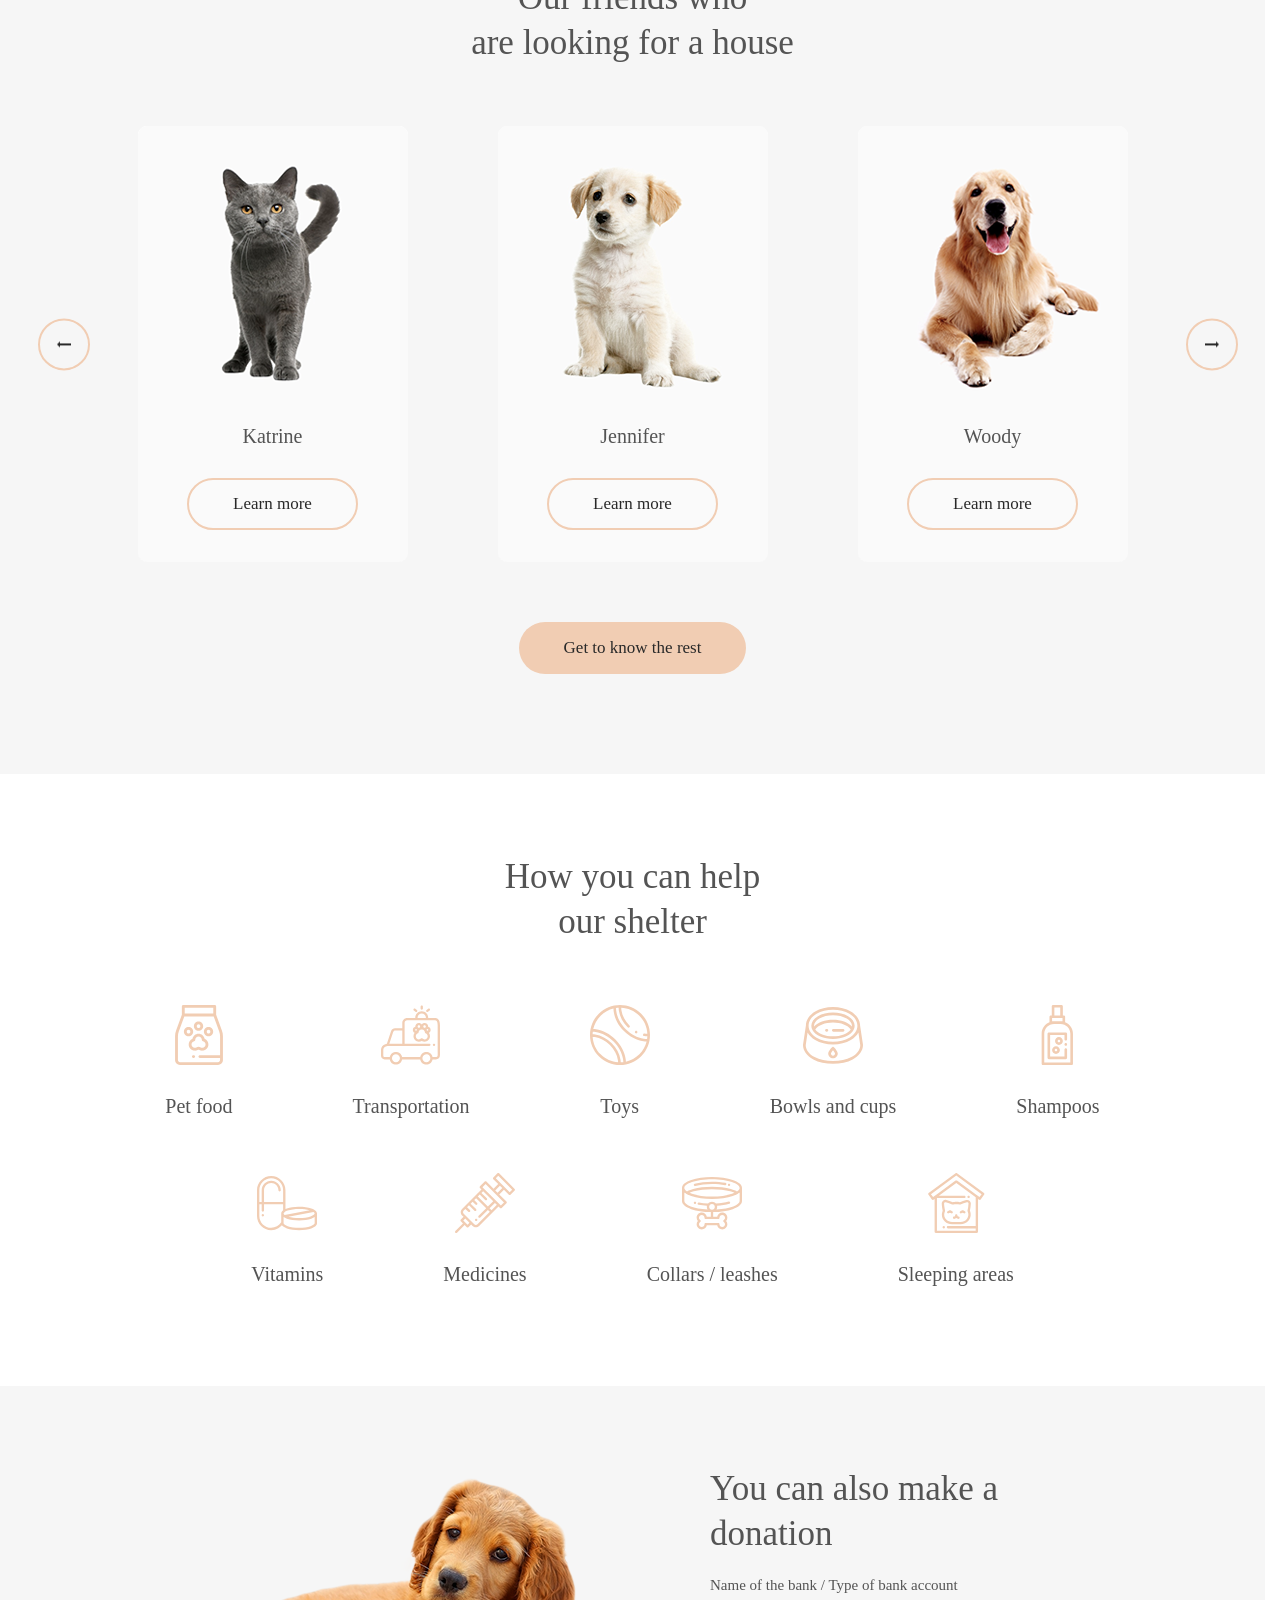
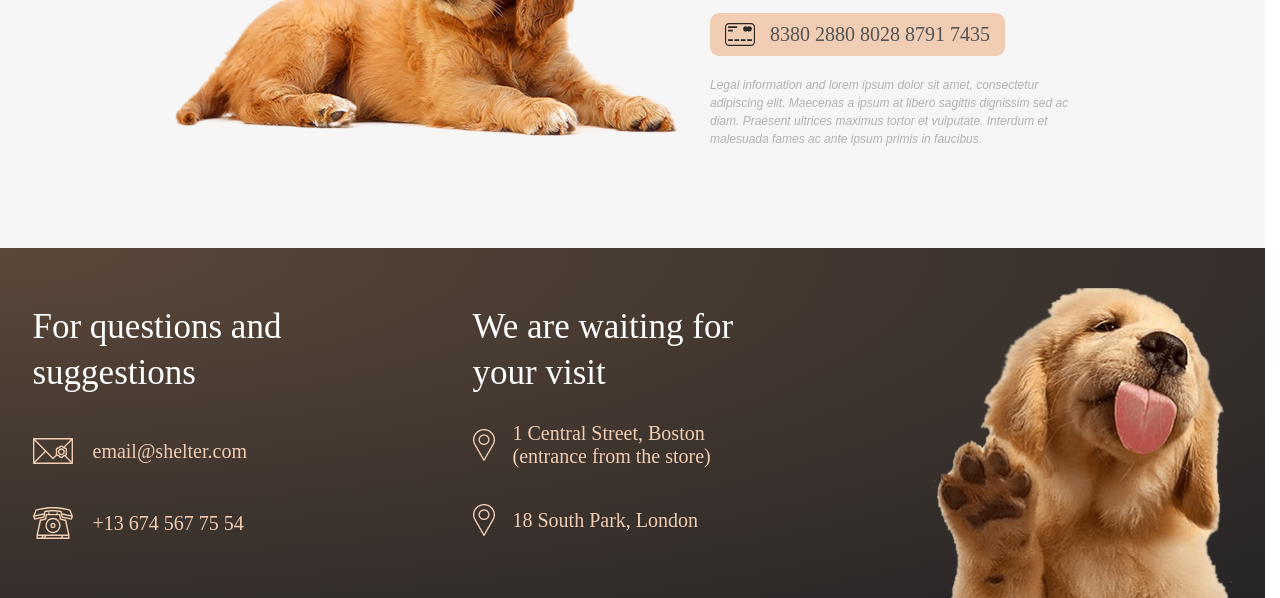
==== commit c9755fb3: "feat: add media query for 661px" ====
--- a/shelter/index.html
+++ b/shelter/index.html
@@ -48,7 +48,7 @@
                     <div class="about__content">
                         <h2 class="about__title">About the shelter “Cozy House”</h2>
                         <p class="about__text">Currently we have 121 dogs and 342 cats on our hands and statistics show that only 20% of them will find a family. The others will continue to live with us and will be waiting for a lucky chance to become dearly loved.</p>
-                        <p class="about__text">We feed our wards with the best food and make sure that they do not get sick, feel comfortable (including psychologically) and well. We are supported by 87 volunteers and 28 employees of various skill levels. About 12% of the animals are taken by the shelter staff. Taking care of the animals, they become attached to the pets and would hardly ever leave them alone.</p>
+                        <p class="about__text two">We feed our wards with the best food and make sure that they do not get sick, feel comfortable (including psychologically) and well. We are supported by 87 volunteers and 28 employees of various skill levels. About 12% of the animals are taken by the shelter staff. Taking care of the animals, they become attached to the pets and would hardly ever leave them alone.</p>
                     </div>
                 </div>
             </section>
--- a/shelter/style.css
+++ b/shelter/style.css
@@ -130,6 +130,11 @@
     line-height: 130%;
     letter-spacing: 6%;
     margin-bottom: 24.3rem;
+}
+
+.not-only__img {
+    max-width: 100%;
+    object-fit: contain;
 }
 
 
@@ -640,9 +645,96 @@
     cursor: default;
 }
 
+@media (max-width:1024px) {
+    .not-only__img {
+        max-width: 50%;
+    }
+
+    .about__container {
+        gap: 6rem;
+        padding: 0 3rem;
+        max-width: 100%;
+        margin: 6rem auto;
+    }
+
+    .our-friends__container {
+        padding: 0 3rem;
+        max-width: 100%;
+    }
+
+    .our-friends__slider {
+        max-width: 100%;
+        gap: 1rem;
+    }
+
+    .slider__cards {
+        gap: 4rem;
+    }
+
+    .slider__card:nth-child(3) {
+        display: none;
+    }
+
+    .slider__arrows {
+        max-width: 100%;
+        margin: 0 auto;
+        left: 0;
+        justify-content: center;
+        gap: 65rem;
+    }
+
+    .in-addition__container {
+        padding: 6rem 3rem 0;
+        max-width: 100%;
+        gap: 2rem;
+    }
+    .in-addition__img {
+        max-width: 45%;
+        height: auto;
+    }
+
+    .in-addition__content {
+        max-width: 35rem;
+    }
+
+    .in-addition__title {
+        font-size: 3rem;
+        max-width: 28rem;
+    }
+
+    .footer__container {
+        gap: 8rem;
+        padding: 0 3rem;
+        max-width: 100%;
+        flex-wrap: wrap;
+        justify-content: center;
+    }
+
+    .footer__contacts,
+    .footer__location {
+        max-width: 24rem;
+    }
+
+    .footer__title {
+        font-size: 3rem;
+    }
+
+    .footer__link {
+        font-size: 1.8rem;
+        padding-left: 5rem;
+    }
+
+    .footer__image {
+        max-width: 60%;
+        height: auto;
+    }
+}
+
+
+
 @media (max-width: 768px) {
     .header__wrapper {
-        padding: 3rem 0 0 1rem;
+        padding: 3rem 1rem 0 1rem;
         max-width: 70.8rem;
 
     }
@@ -660,19 +752,21 @@
         height: 59.3rem;
         margin: 0 auto;
         margin-left: 17rem;
+        max-width: 100%;
 
     }
 
     .not-only__container {
         display: flex;
         flex-direction: column;
-        max-width: 46rem;
+        max-width: 47rem;
         margin: 0 auto;
         gap: 4.2rem;
         padding: 0;
         padding-left: 1rem;
 
     }
+
 
 
     .not-only__container-btn {
@@ -695,8 +789,8 @@
     .our-friends__container {
         gap: 6rem;
         margin: 0 auto;
+        padding-left: 5rem;
         max-width: 76.8rem;
-        padding-left: 1.2rem;
     }
 
 
@@ -715,6 +809,7 @@
     .slider__arrows {
         max-width: 70.8rem;
         left: 3rem;
+        gap: 60rem;
     }
 
 
@@ -726,6 +821,7 @@
     .help__container {
         max-width: 76.8rem;
         padding-left: 1rem;
+        margin-bottom: 9rem;
     }
 
     .help__list {
@@ -744,13 +840,24 @@
         gap: 6rem;
         width: 100%;
         padding-left: 1rem;
+        padding-top: 8.5rem;
     }
     .in-addition {
-        padding-bottom: 9.5rem;
+        padding-bottom: 10rem;
+    }
+
+    .in-addition__title {
+        font-size: 3.5rem;
+        max-width: 29rem;
+    }
+
+    .in-addition__img {
+        max-width: 100%;
+        margin-left: 5rem;
     }
 
     .footer {
-        padding-top: 1.5rem;
+        padding-top: 1.2rem;
     }
 
     .footer__container {
@@ -760,6 +867,31 @@
         flex-wrap: wrap;
     }
 
+    .footer__contacts {
+        max-width: 29rem;
+        padding-left: 1rem;
+    }
+
+    .footer__location {
+        max-width: 30.2rem;
+    }
+
+    .footer__title {
+        font-size: 3.5rem;
+    }
+
+    .footer__contacts-list {
+        margin-left: 1rem;
+    }
+
+    .footer__link {
+        font-size: 2rem;
+    }
+
+    .footer__link--location {
+        padding-left: 4rem;
+    }
+
     .our-friends__container.pets {
         gap: 3rem;
     }
@@ -770,14 +902,13 @@
     }
 
     .our-friend__pagination {
-        margin: 2.5rem auto;
-        padding-bottom: 5rem;
-    }
-
-
-}
-
-@media (max-width: 320px) {
+        margin: 2.5rem auto 0;
+        padding-bottom: 7.5rem;
+    }
+
+}
+
+@media (max-width:661px) {
     .navigation {
         display: none;
     }
@@ -801,15 +932,158 @@
         background-color: #000000;
     }
 
+    .not-only {
+        flex-direction: column;
+        gap: 6rem;
+        padding: 0 2rem;
+        margin-top: 4rem;
+        max-width: 100%;
+    }
+
+    .not-only__container {
+        padding-top: 0;
+        max-width: 100%;
+        margin: 0;
+        text-align: center;
+    }
+
+    .not-only__container-title {
+        font-size: 3.2rem;
+        max-width: 100%;
+        padding: 0 1rem;
+    }
+
+    .not-only__container-text {
+        font-size: 1.4rem;
+        padding: 0 1rem;
+    }
+
+    .not-only__container-btn {
+        margin: 0 auto;
+        width: 18rem;
+        height: 4.8rem;
+        font-size: 1.5rem;
+        margin-bottom: 10rem;
+    }
+
+    .not-only__img {
+        width: 70%;
+        height: auto;
+        margin: 0 auto;
+    }
+
+    .about__container {
+        flex-direction: column-reverse;
+        gap: 5rem;
+        padding: 0 2rem;
+        max-width: 100%;
+        margin: 5rem auto;
+    }
+
+    .about__title {
+        font-size: 2.8rem;
+        text-align: center;
+        max-width: 100%;
+    }
+
+    .about__text {
+        font-size: 1.4rem;
+        text-align: center;
+    }
+
+    .about__pets {
+        width: 70%;
+        height: auto;
+        margin: 0 auto;
+    }
+
+    .our-friends__container {
+        padding: 0 2rem;
+        max-width: 100%;
+    }
+
+    .our-friends__title {
+        font-size: 2.8rem;
+        max-width: 100%;
+    }
+
+    .our-friends__slider {
+        flex-direction: column-reverse;
+        gap: 3rem;
+        max-width: 100%;
+    }
+
+    .slider__cards {
+        gap: 3rem;
+        flex-wrap: wrap;
+        justify-content: center;
+    }
+
+    .slider__card {
+        max-width: 27rem;
+    }
+    .slider__card:nth-child(2),
+    .slider__card:nth-child(3) {
+        display: none;
+    }
+
+    .slider__arrows {
+        position: relative;
+        transform: translateY(0);
+        max-width: 100%;
+        gap: 4rem;
+        justify-content: center;
+        left: 0;
+    }
+
+    .slider__arrow-left,
+    .slider__arrow-right {
+        width: 4.8rem;
+        height: 4.8rem;
+        position: static;
+    }
+
+    .our-friends__container-btn {
+        margin-bottom: 5rem;
+    }
+}
+
+@media (max-width: 320px) {
+    .navigation {
+        display: none;
+    }
+
+    .burger-menu {
+        display: flex;
+        flex-direction: column;
+        gap: 1rem;
+        max-width: 3rem;
+        width: 100%;
+
+    }
+    .burger-menu__line {
+        display: block;
+        height: 0.2rem;
+        background-color: #F1CDB3;
+        padding: 0;
+    }
+
+    .burger-menu__line.dark {
+        background-color: #000000;
+    }
+
     .header__wrapper {
         padding-top: 3rem;
+        padding-right: 0;
         max-width: 28rem;
 
     }
 
     .not-only {
         max-width: 32rem;
-        gap: 10.5rem;
+        gap: 0.5rem;
+        margin-top: 6rem;
+        padding: 0;
     }
 
     .not-only__img {
@@ -834,6 +1108,14 @@
 
     .not-only__container-text {
         text-align: center;
+        font-size: 1.5rem;
+        padding: 0;
+    }
+
+    .not-only__container-btn {
+        width: 20.7rem;
+        height: 5.2rem;
+        font-size: 1.7rem;
     }
 
 
@@ -842,6 +1124,7 @@
         gap: 4.2rem;
         max-width: 32rem;
         margin: 4.2rem auto;
+        padding: 0;
     }
 
     .about__content {
@@ -852,36 +1135,45 @@
     .about__title {
         font-size: 2.5rem;
         text-align: center;
-        padding: 0 2rem 0.3rem;
+        padding: 0 2rem;
     }
 
     .about__text  {
         width: 100%;
         max-width: 27rem;
-        margin: 2.2rem 1rem 0 1.5rem;
+        margin: 0 auto;
         text-align: justify;
+        padding-top: 2.8rem;
+        font-size: 1.5rem;
+    }
+
+    .about__text.two {
+        padding-top: 2rem;
     }
 
     .about__pets {
         width: 26rem;
         height: auto;
-        margin-left: 1.2rem;
+        margin: 0 auto;
     }
 
     .our-friends__container {
         gap: 4.2rem;
         max-width: 32rem;
+        padding: 0;
     }
 
     .our-friends__title {
         margin-top: 4.2rem;
         font-size: 2.5rem;
+        margin-left: 1.4rem;
     }
 
 
     .our-friends__slider {
         max-width: 32rem;
         flex-direction: column-reverse;
+        gap: 0;
     }
 
     .our-friends__container-btn {
@@ -904,6 +1196,12 @@
         gap: 8rem;
         justify-content: center;
         transform: translateY(0);
+    }
+
+    .slider__arrow-left,
+    .slider__arrow-right {
+        width: 5.2rem;
+        height: 5.2rem;
     }
     .card__btn {
         margin-bottom: 3rem;
@@ -949,10 +1247,13 @@
         max-width: 13rem;
     }
 
-
+    .in-addition__content {
+        margin: 0 auto;
+    }
     .in-addition__container {
         max-width: 32rem;
         gap: 4.2rem;
+        padding: 0;
         padding-top: 4.2rem;
     }
     .in-addition {
@@ -984,6 +1285,7 @@
 
     .in-addition__img {
         width: 26rem;
+        margin: 0 auto;
     }
 
     .in-addition__text {
@@ -1001,8 +1303,10 @@
         gap: 4rem;
         width: 100%;
         flex-wrap: wrap;
+        padding: 0;
         padding-top: 3rem;
         margin: 0 auto;
+
     }
 
     .footer__contacts {
@@ -1031,7 +1335,8 @@
     .footer__location-list {
         margin-top: 3.2rem;
         gap: 4rem;
-
+        max-width: 30rem;
+        width: 100%;
     }
 
     .footer__link {
@@ -1045,6 +1350,7 @@
 
     .footer__image {
         width: 26rem;
+        max-width: 100%;
     }
 
     .our-friends__container.pets {
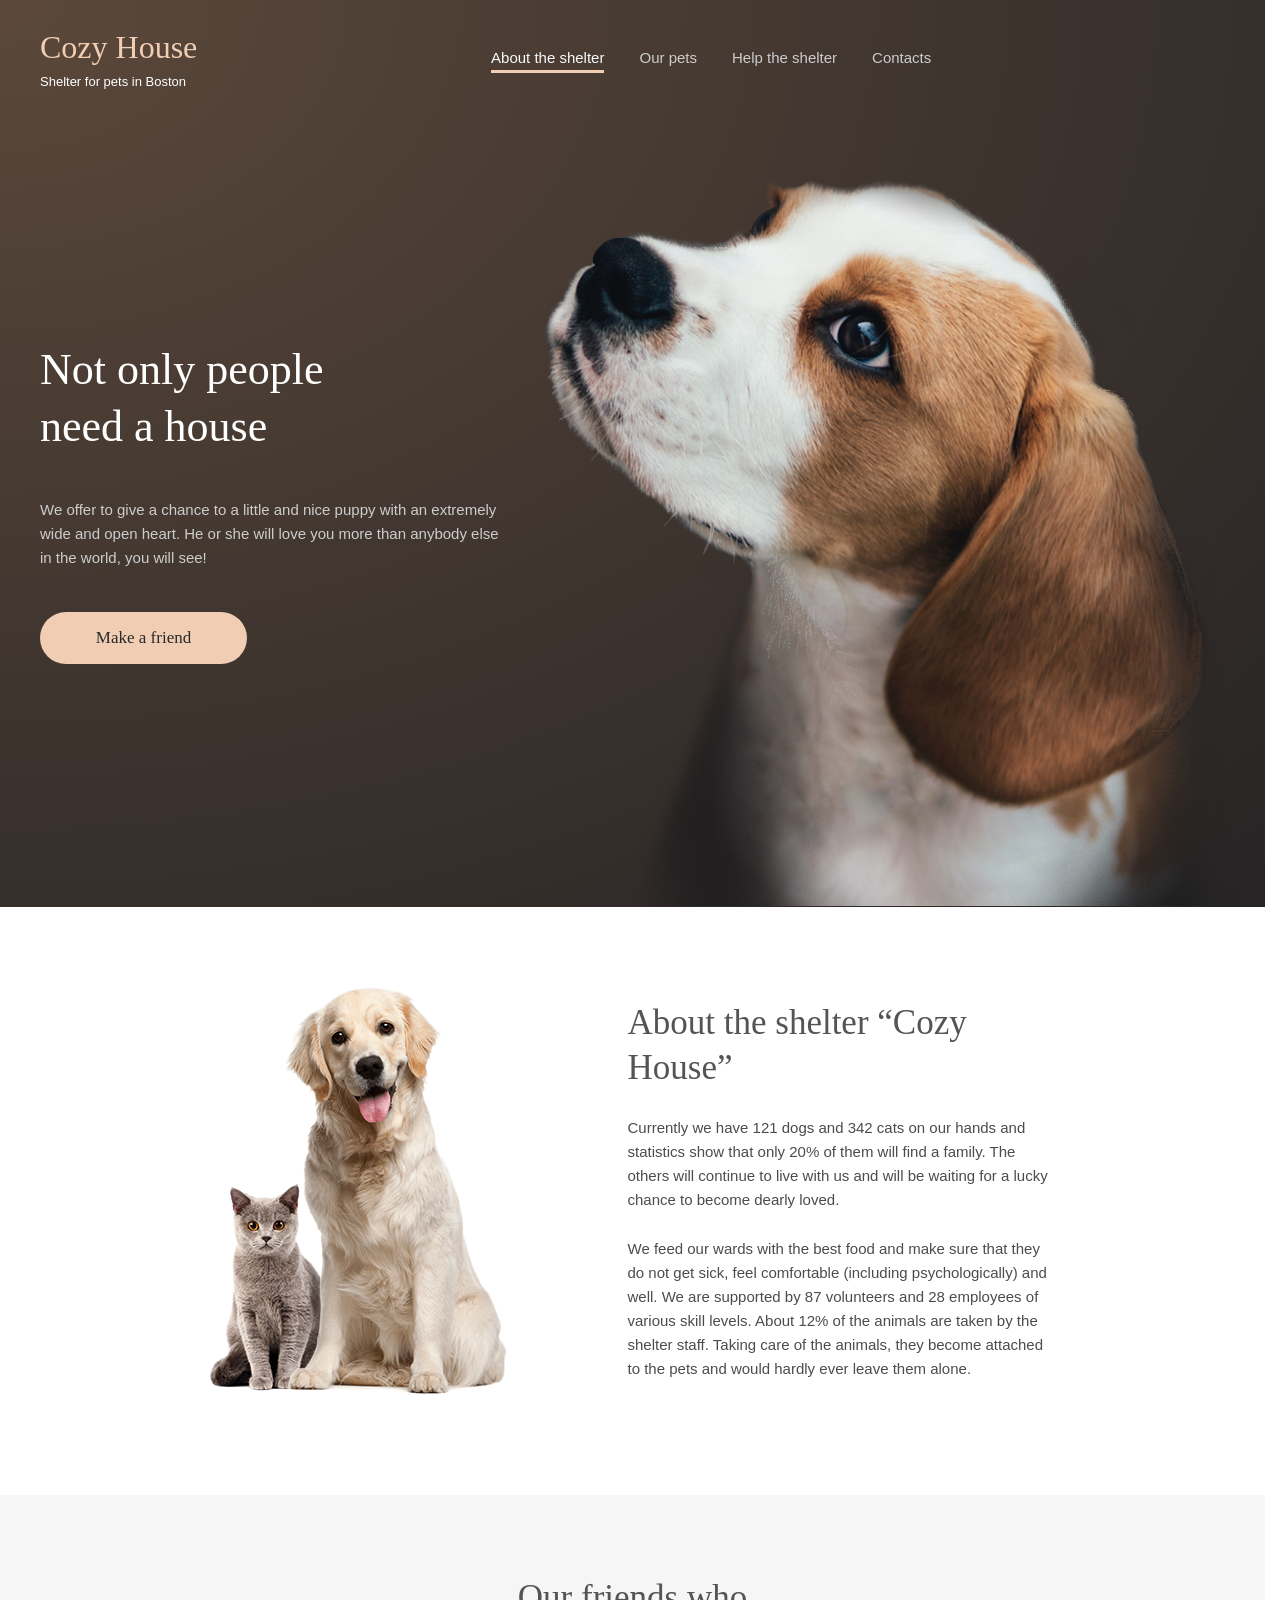
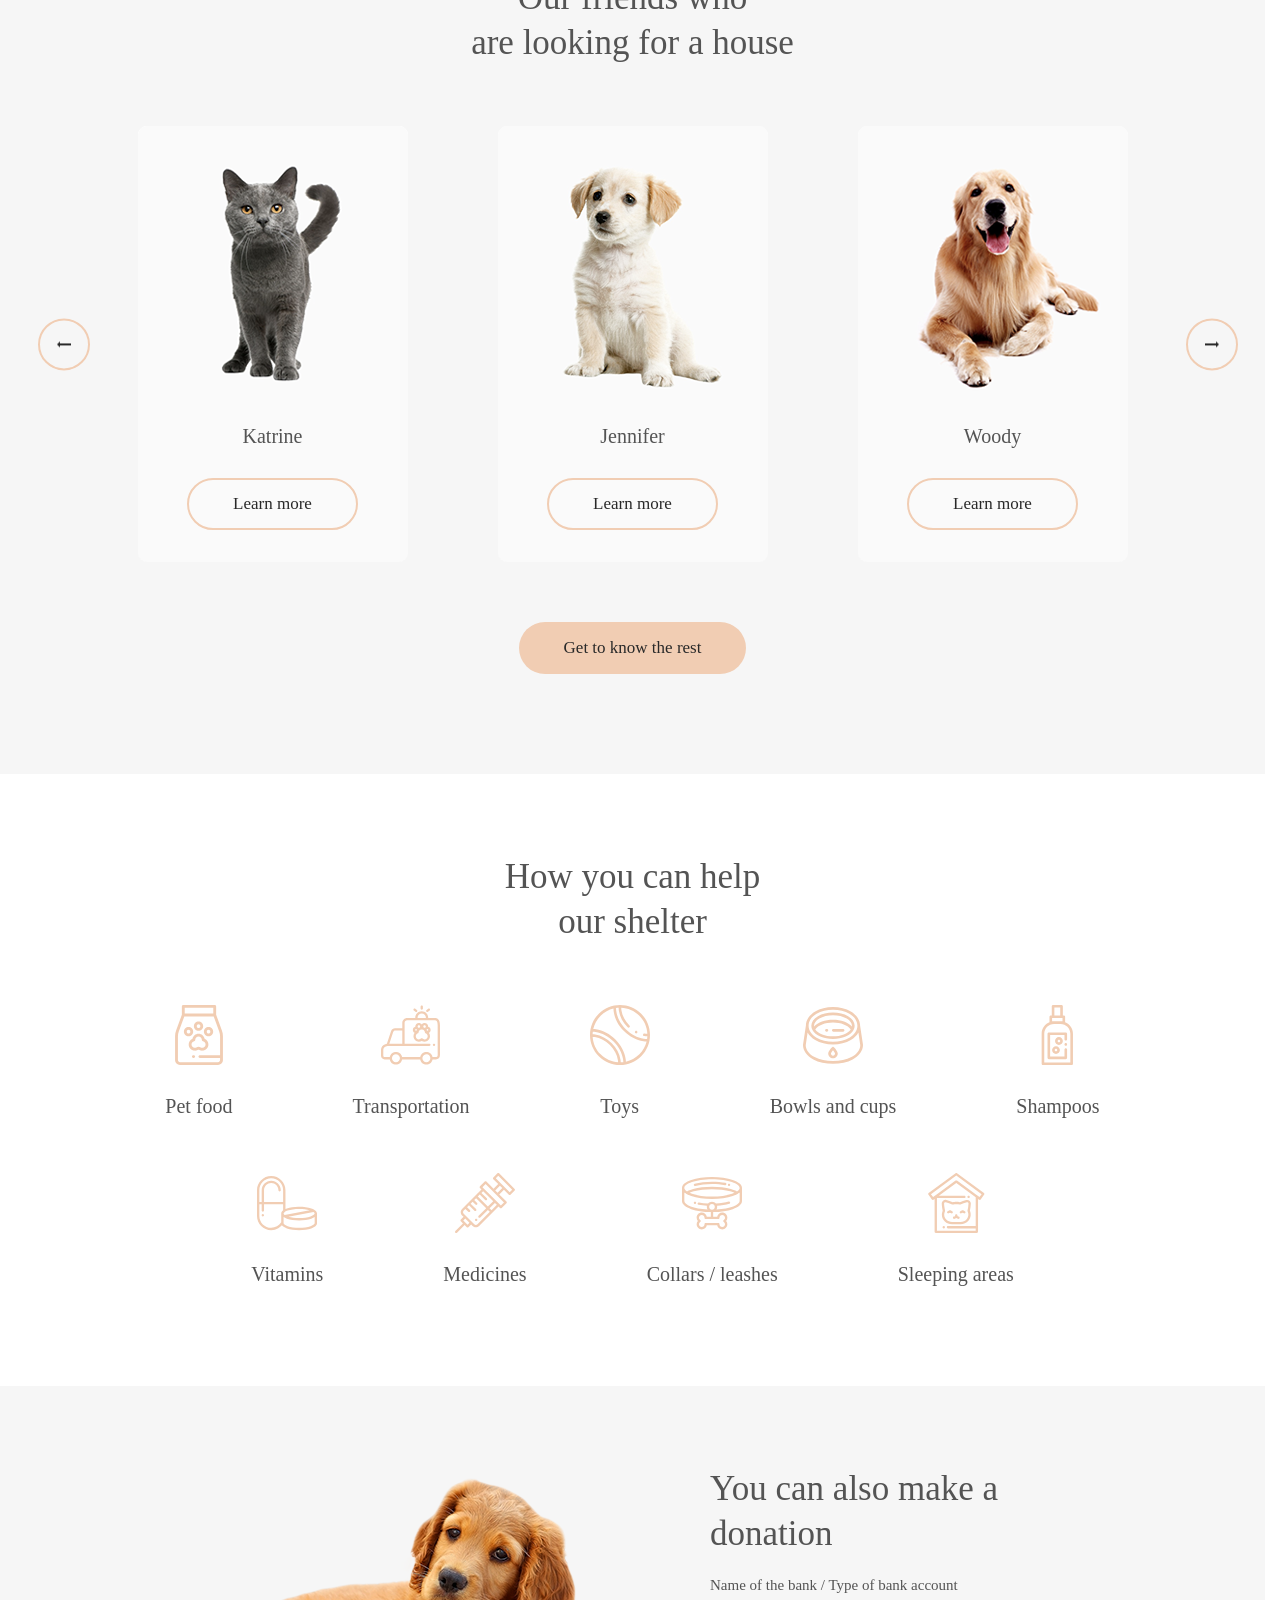
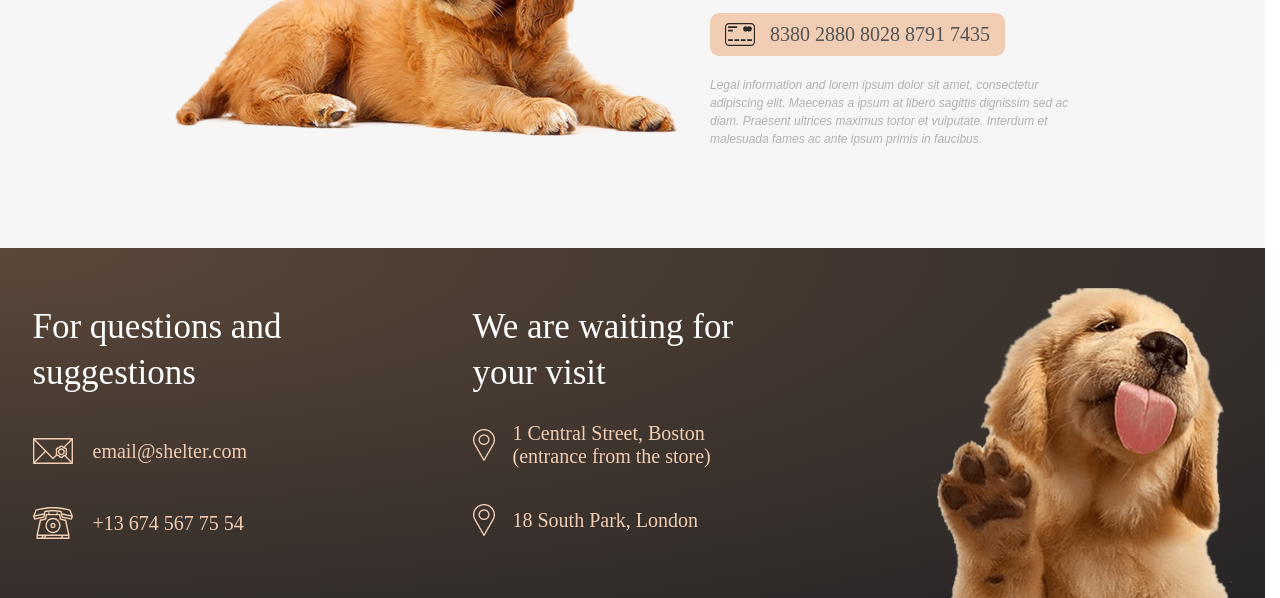
==== commit 3350ad76: "feat: add burger menu with mobile navigation" ====
--- a/shelter/index.html
+++ b/shelter/index.html
@@ -30,6 +30,17 @@
                             <li class="navigation__item"><a href="#contacts" class="navigation__link">Contacts</a></li>
                         </ul>
                     </nav>
+                    <div class="overlay"></div>
+                    <div class="mobile-menu">
+                        <nav class="mobile-nav">
+                            <ul class="mobile-nav__list">
+                                <li class="mobile-nav__item"><a href="#about" class="mobile-nav__link mobile-nav__link--active">About the shelter</a></li>
+                                <li class="mobile-nav__item"><a href="./our-pets.html" class="mobile-nav__link">Our pets</a></li>
+                                <li class="mobile-nav__item"><a href="#help" class="mobile-nav__link">Help the shelter</a></li>
+                                <li class="mobile-nav__item"><a href="#contacts" class="mobile-nav__link">Contacts</a></li>
+                            </ul>
+                        </nav>
+                    </div>
                 </div>
             </header>
             <section class="not-only">
@@ -165,6 +176,7 @@
             </div>
         </footer>
     </div>
-    <script src="index.js"></script>
+    <script src="./js/burger.js"></script>
+    <script src="./js/index.js"></script>
 </body>
 </html>
--- a/shelter/style.css
+++ b/shelter/style.css
@@ -8,6 +8,10 @@
     text-decoration: none;
     color: #FFFFFF;
     transition: all 0.3s ease;
+}
+
+html.no-scroll {
+    overflow: hidden;
 }
 
 .body__wrapper {
@@ -56,6 +60,11 @@
     display: none;
 }
 
+.mobile-menu {
+    display: none;
+}
+
+
 .navigation__list {
     display: flex;
     flex-wrap: nowrap;
@@ -69,7 +78,8 @@
     color: #CDCDCD;
 }
 
-.navigation__link:hover {
+.navigation__link:hover,
+.mobile-nav__link:hover {
     color: #FAFAFA;
 }
 
@@ -732,7 +742,103 @@
 
 
 
-@media (max-width: 768px) {
+@media (max-width: 767px) {
+
+
+    .navigation {
+        display: none;
+    }
+
+    .burger-menu {
+        display: flex;
+        flex-direction: column;
+        gap: 1rem;
+        max-width: 3rem;
+        width: 100%;
+        z-index: 1001;
+        transition: all 0.3s ease;
+    }
+
+    .burger-menu:hover {
+        cursor: pointer;
+    }
+
+    .burger-menu__line {
+        display: block;
+        height: 0.2rem;
+        background-color: #F1CDB3;
+        padding: 0;
+    }
+
+    .burger-menu__line.dark {
+        background-color: #000000;
+    }
+
+
+    .burger-menu.active {
+        transform: rotate(90deg);
+    }
+    .overlay {
+        position: fixed;
+        background-color:#29292999;
+        width: 100%;
+        height: 100%;
+        top: 0;
+        left: 0;
+        opacity: 0;
+        visibility: hidden;
+        transition: all 0.3s ease;
+        z-index: 999;
+    }
+
+    .overlay.active {
+        opacity: 1;
+        visibility: visible;
+}
+
+    .mobile-menu {
+        position: fixed;
+        display: block;
+        width: 32rem;
+        height: 100vh;
+        background-color: #292929;
+        top: 0;
+        right: 0;
+        transform: translateX(100%);
+        transition: transform 0.3s ease;
+        overflow-y: auto;
+        z-index: 1000;
+    }
+
+    .mobile-menu.open {
+        transform: translateX(0);
+    }
+
+    .mobile-nav__list {
+        display: flex;
+        flex-direction: column;
+        gap: 4rem;
+        margin: 0 auto;
+        margin-top: 24.8rem;
+        max-width: 24.3rem;
+        justify-content: center;
+        align-items: center;
+    }
+
+    .mobile-nav__link {
+        font-weight: 400;
+        font-size: 3.2rem;
+        line-height: 160%;
+        color: #CDCDCD;
+    }
+
+    .mobile-nav__link--active {
+        color: #FAFAFA;
+        border-bottom: 0.3rem solid #F1CDB3;
+        cursor: default;
+        pointer-events: none;
+    }
+
     .header__wrapper {
         padding: 3rem 1rem 0 1rem;
         max-width: 70.8rem;
@@ -909,28 +1015,6 @@
 }
 
 @media (max-width:661px) {
-    .navigation {
-        display: none;
-    }
-
-    .burger-menu {
-        display: flex;
-        flex-direction: column;
-        gap: 1rem;
-        max-width: 3rem;
-        width: 100%;
-
-    }
-    .burger-menu__line {
-        display: block;
-        height: 0.2rem;
-        background-color: #F1CDB3;
-        padding: 0;
-    }
-
-    .burger-menu__line.dark {
-        background-color: #000000;
-    }
 
     .not-only {
         flex-direction: column;
@@ -1051,6 +1135,18 @@
 @media (max-width: 320px) {
     .navigation {
         display: none;
+    }
+    .navigation.active {
+        display: flex;
+        flex-direction: column;
+        position: fixed;
+        top: 0;
+        right: 0;
+        width: 70%;
+        height: 100%;
+        background: #292929;
+        z-index: 1000;
+        animation: slideIn 0.3s ease;
     }
 
     .burger-menu {
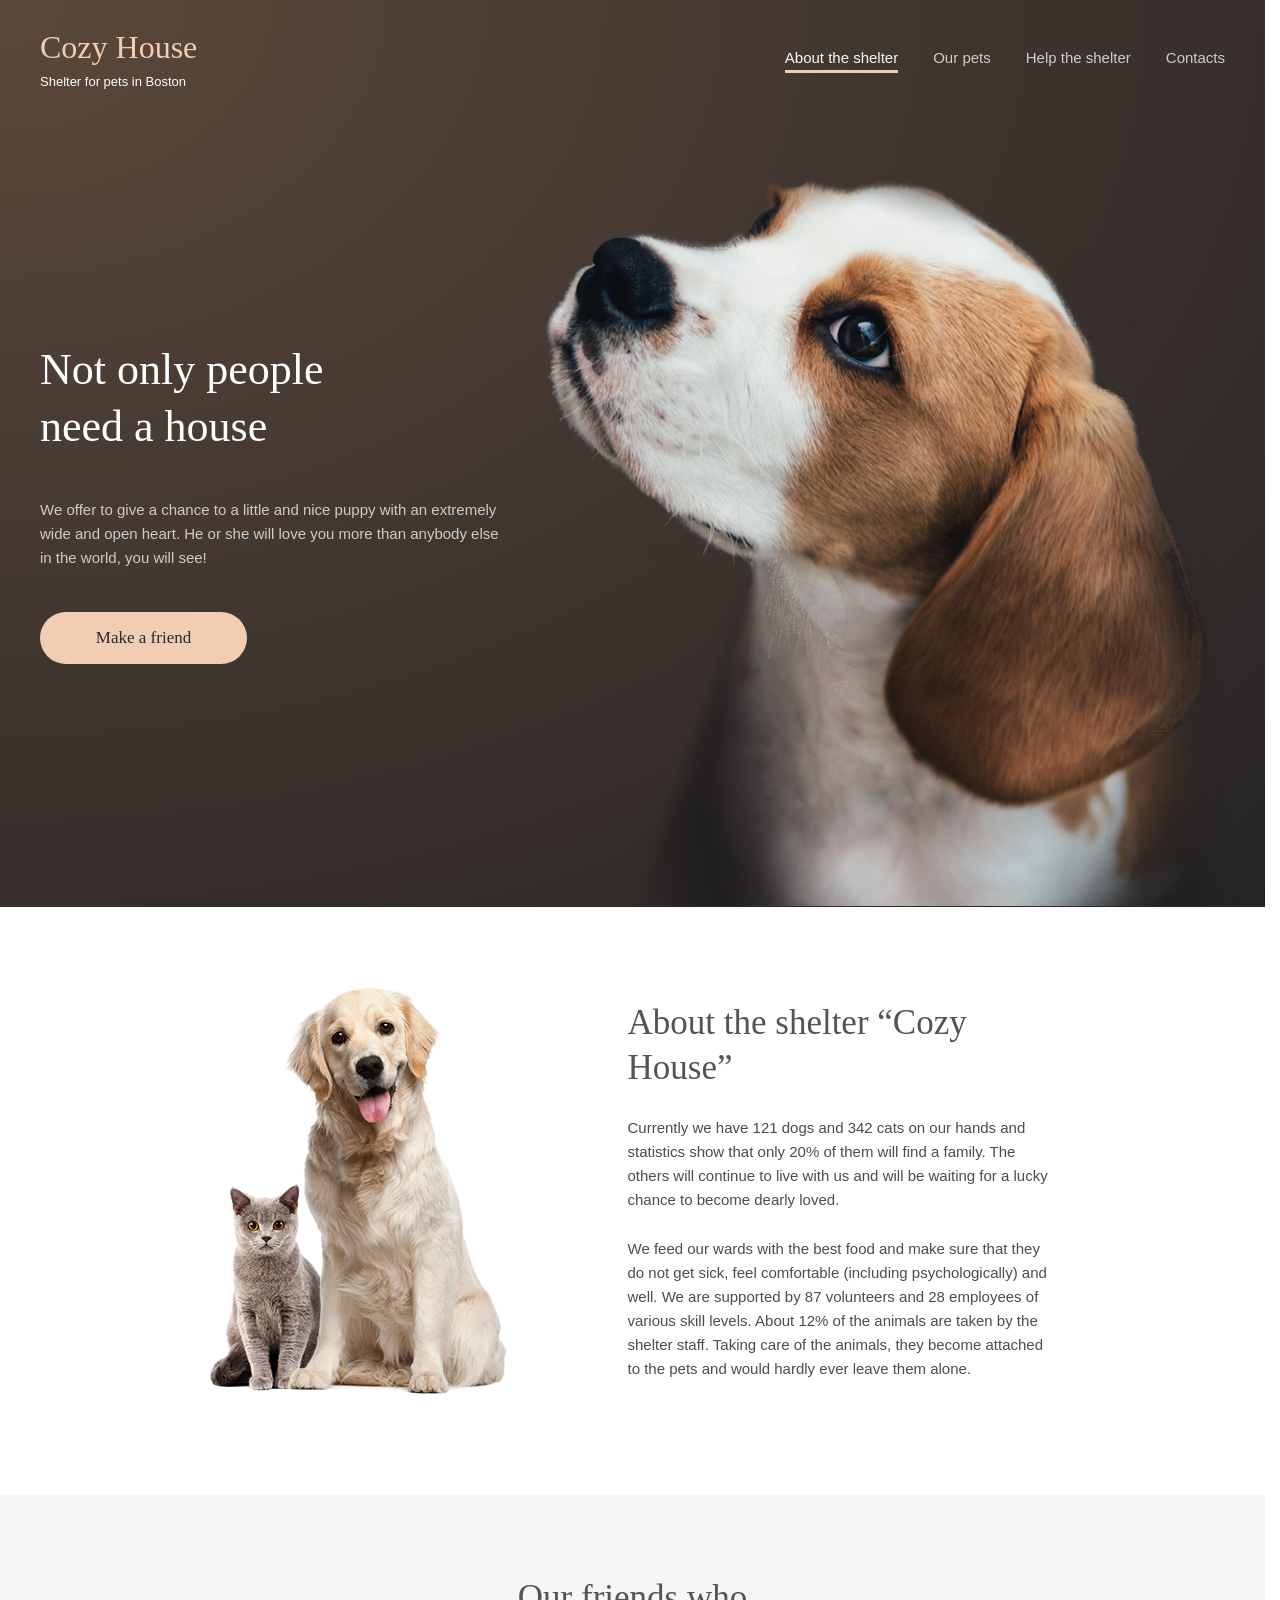
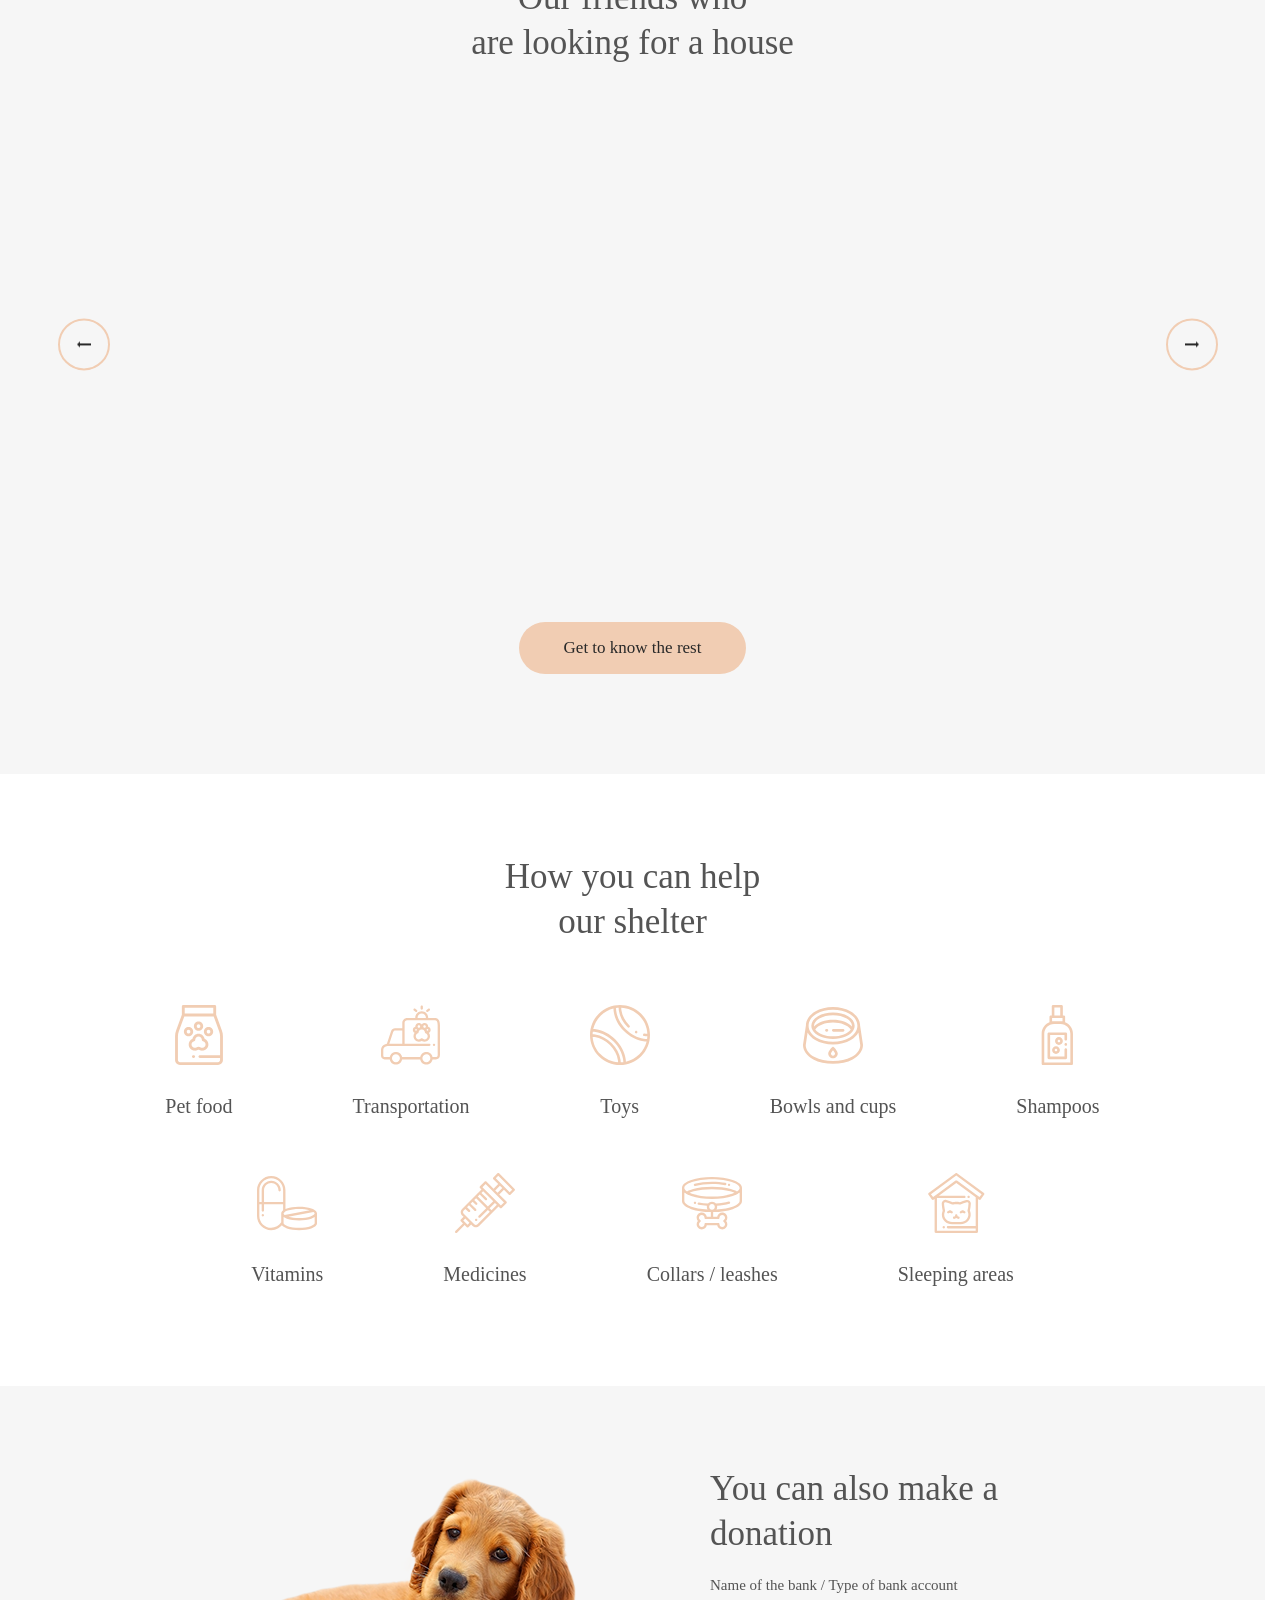
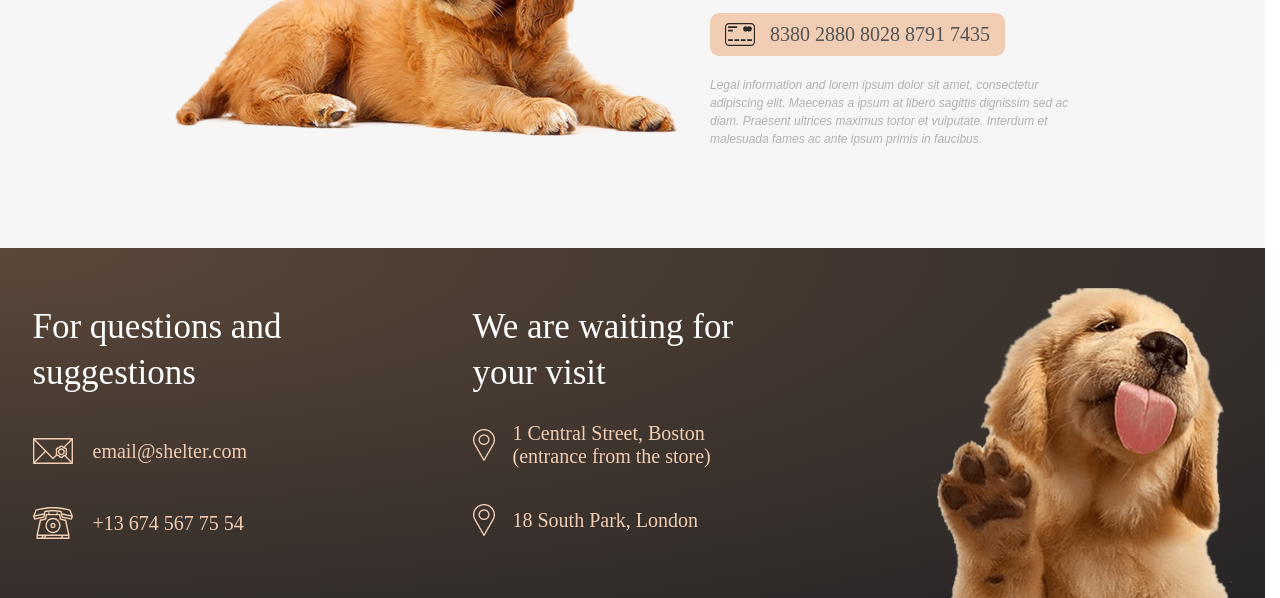
==== commit ad95eac1: "feat: add infinite slider with responsive and smooth animation" ====
--- a/shelter/index.html
+++ b/shelter/index.html
@@ -67,21 +67,23 @@
                 <div class="our-friends__container">
                     <h3 class="our-friends__title">Our friends who<br>are looking for a house</h3>
                     <div class="our-friends__slider">
-                        <div class="slider__cards">
-                            <div class="slider__card">
-                                <img src="./images/pets-katrine.png" alt="Pet Katrine" class="card__image">
-                                <h4 class="card__title">Katrine</h4>
-                                <button class="card__btn">Learn more</button>
-                            </div>
-                            <div class="slider__card">
-                                <img src="./images/pets-jennifer.png" alt="Pet Jennifer" class="card__image">
-                                <h4 class="card__title">Jennifer</h4>
-                                <button class="card__btn">Learn more</button>
-                            </div>
-                            <div class="slider__card">
-                                <img src="./images/pets-woody.png" alt="Pet Woody" class="card__image">
-                                <h4 class="card__title">Woody</h4>
-                                <button class="card__btn">Learn more</button>
+                        <div class="slider-wrapper">
+                            <div class="slider__cards">
+                                <div class="slider__card">
+                                    <img src="./images/pets-katrine.png" alt="Pet Katrine" class="card__image">
+                                    <h4 class="card__title">Katrine</h4>
+                                    <button class="card__btn">Learn more</button>
+                                </div>
+                                <div class="slider__card">
+                                    <img src="./images/pets-jennifer.png" alt="Pet Jennifer" class="card__image">
+                                    <h4 class="card__title">Jennifer</h4>
+                                    <button class="card__btn">Learn more</button>
+                                </div>
+                                <div class="slider__card">
+                                    <img src="./images/pets-woody.png" alt="Pet Woody" class="card__image">
+                                    <h4 class="card__title">Woody</h4>
+                                    <button class="card__btn">Learn more</button>
+                                </div>
                             </div>
                         </div>
                         <div class="slider__arrows">
@@ -177,6 +179,6 @@
         </footer>
     </div>
     <script src="./js/burger.js"></script>
-    <script src="./js/index.js"></script>
+    <script src="./js/slider.js"></script>
 </body>
 </html>
--- a/shelter/style.css
+++ b/shelter/style.css
@@ -19,6 +19,26 @@
     font-weight: 400;
     margin: 0 auto;
     overflow: hidden;
+}
+
+.overlay {
+        position: fixed;
+        background-color:#29292999;
+        width: 100%;
+        height: 100%;
+        top: 0;
+        left: 0;
+        opacity: 0;
+        visibility: hidden;
+        transition: all 0.3s ease;
+        z-index: 999;
+        display: none;
+    }
+
+    .overlay.active {
+        opacity: 1;
+        visibility: visible;
+        display: flex;
 }
 
 .container {
@@ -250,6 +270,7 @@
     margin: 0 auto;
     order: 1;
     flex: 1;
+    transition: opacity 0.5s ease, transform 0.5s ease;
 }
 
 .slider__arrows {
@@ -262,6 +283,7 @@
     top: 50%;
     transform: translateY(-30%);
     left: 0.5rem;
+    padding: 0 2rem;
 }
 
 
@@ -274,6 +296,7 @@
     flex-direction: column;
     justify-content: center;
     align-items: center;
+    transition: transform 0.3s ease, box-shadow 0.3s ease;
 }
 
 .slider__card:hover,
@@ -289,6 +312,11 @@
     cursor: pointer;
     background-color: #FDDCC4;
     border-color: #FDDCC4;
+}
+
+
+.slider-wrapper {
+    margin:  0 auto;
 }
 
 .card__image {
@@ -690,7 +718,7 @@
         margin: 0 auto;
         left: 0;
         justify-content: center;
-        gap: 65rem;
+        gap: 61rem;
     }
 
     .in-addition__container {
@@ -778,23 +806,7 @@
     .burger-menu.active {
         transform: rotate(90deg);
     }
-    .overlay {
-        position: fixed;
-        background-color:#29292999;
-        width: 100%;
-        height: 100%;
-        top: 0;
-        left: 0;
-        opacity: 0;
-        visibility: hidden;
-        transition: all 0.3s ease;
-        z-index: 999;
-    }
-
-    .overlay.active {
-        opacity: 1;
-        visibility: visible;
-}
+
 
     .mobile-menu {
         position: fixed;
@@ -915,7 +927,7 @@
     .slider__arrows {
         max-width: 70.8rem;
         left: 3rem;
-        gap: 60rem;
+        gap: 40rem;
     }
 
 
@@ -1092,7 +1104,7 @@
     }
 
     .our-friends__slider {
-        flex-direction: column-reverse;
+        flex-direction: column;
         gap: 3rem;
         max-width: 100%;
     }
